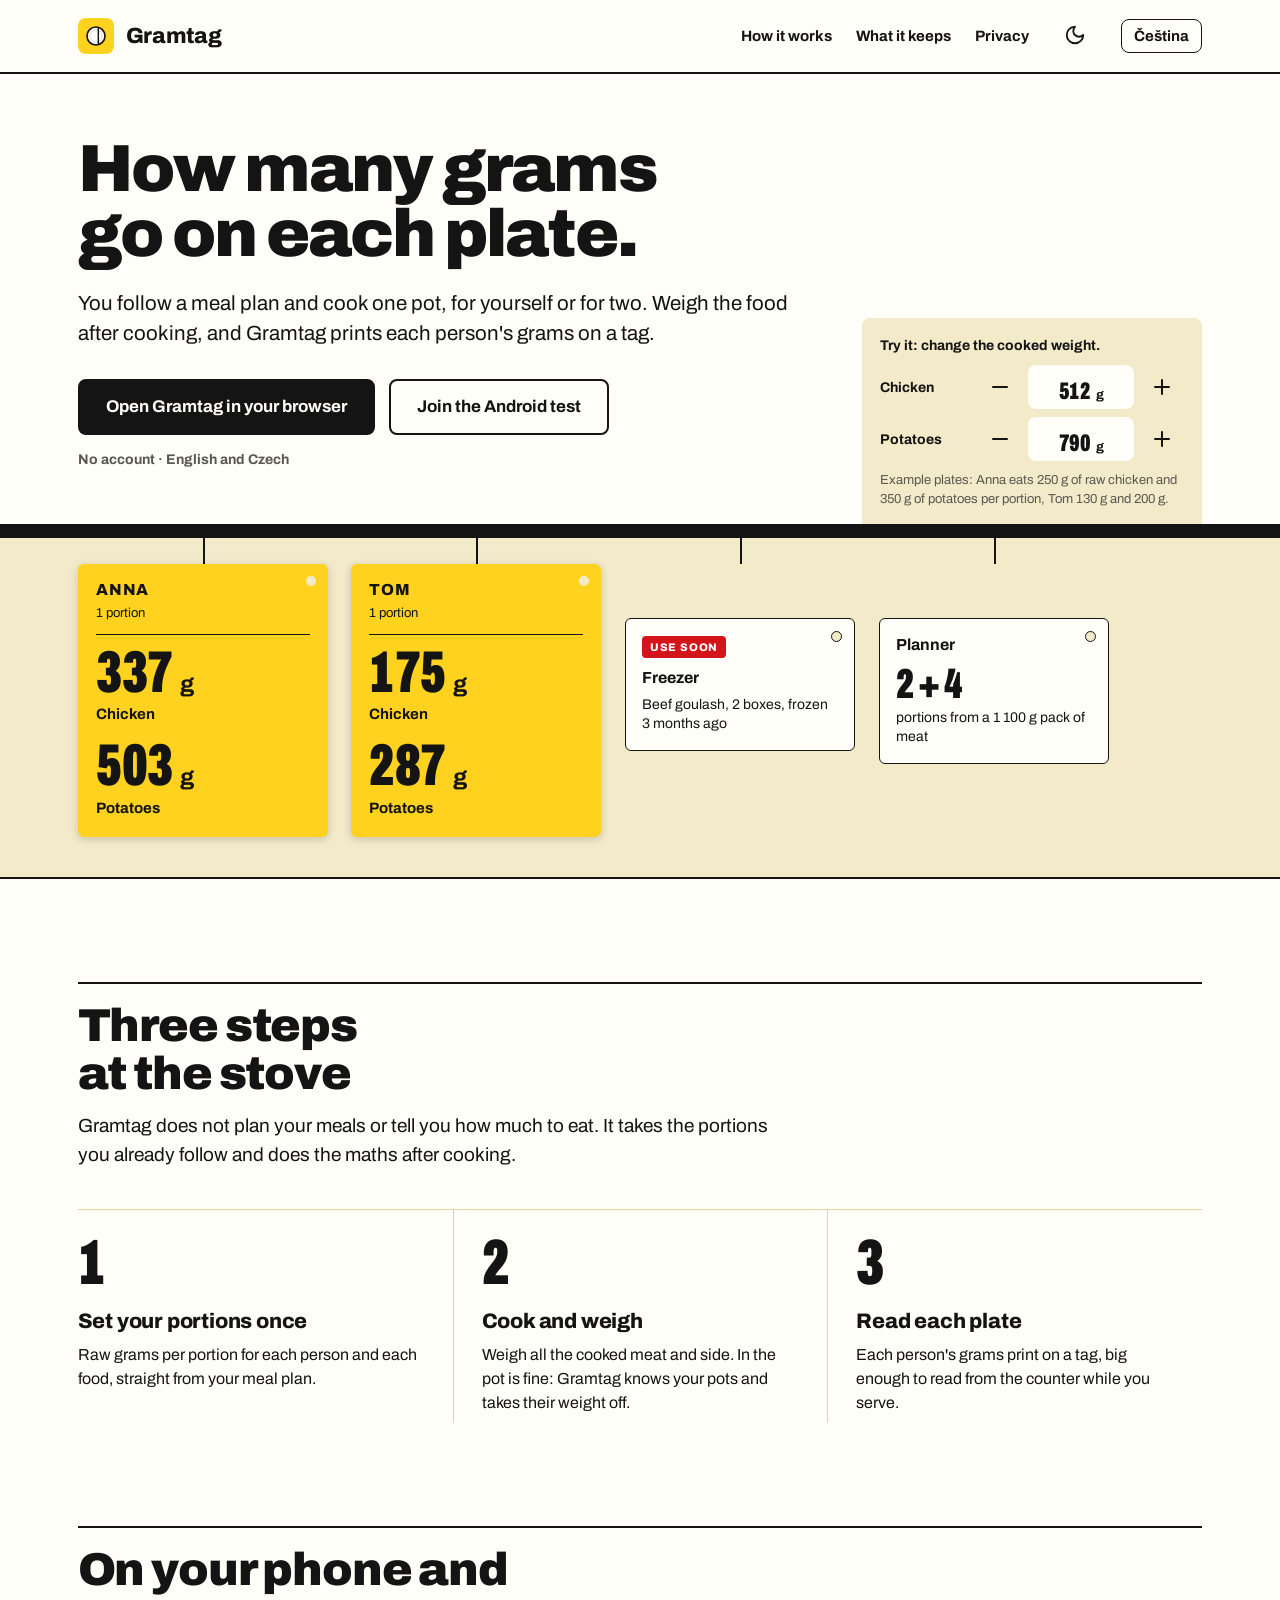
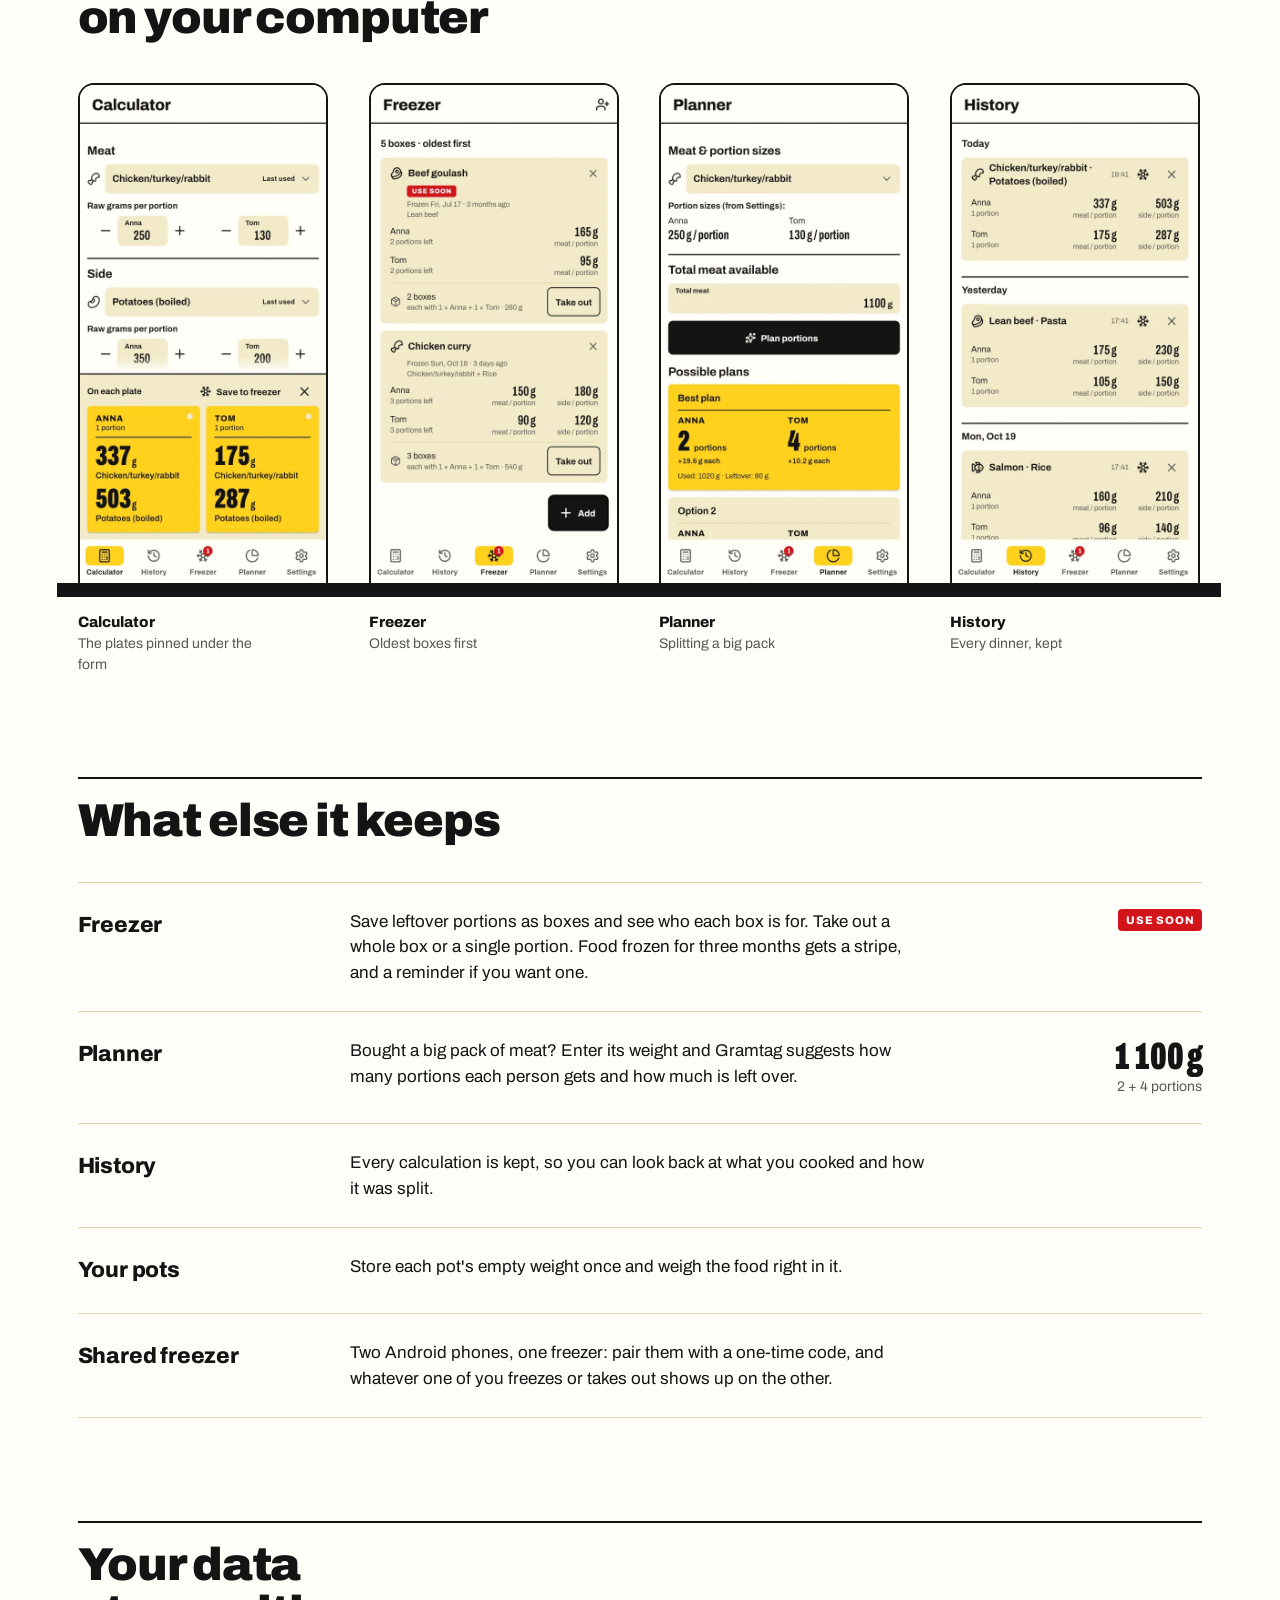
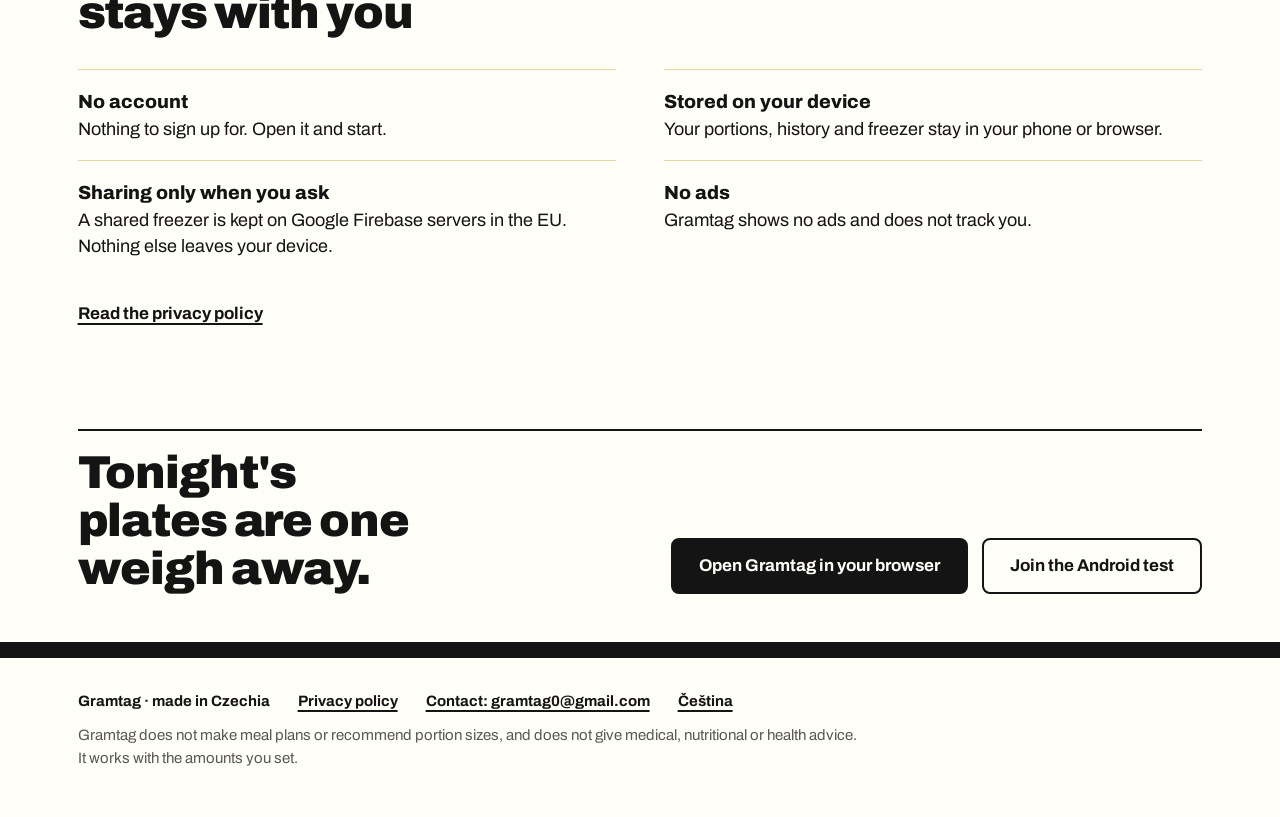
==== index.html @ 48f34521 "gramtag.eu: landing page + web app 1.4.3+9" ====
<!doctype html>
<html lang="en">
<head>
<meta charset="utf-8">
<meta name="viewport" content="width=device-width, initial-scale=1">
<title>Gramtag – how many grams go on each plate</title>
<meta name="description" content="Weigh the cooked food and Gramtag shows how many grams go on each plate, from the portion sizes you follow. No account, in your browser and on Android.">
<link rel="canonical" href="https://gramtag.eu/">
<link rel="alternate" hreflang="en" href="https://gramtag.eu/">
<link rel="alternate" hreflang="cs" href="https://gramtag.eu/cs/">
<link rel="alternate" hreflang="x-default" href="https://gramtag.eu/">
<meta property="og:type" content="website">
<meta property="og:site_name" content="Gramtag">
<meta property="og:title" content="Gramtag – how many grams go on each plate">
<meta property="og:description" content="Weigh the cooked food and Gramtag shows how many grams go on each plate, from the portion sizes you follow. No account, in your browser and on Android.">
<meta property="og:url" content="https://gramtag.eu/">
<meta property="og:image" content="https://gramtag.eu/img/og-en.png">
<meta property="og:image:width" content="1024">
<meta property="og:image:height" content="500">
<meta property="og:locale" content="en_GB">
<meta name="twitter:card" content="summary_large_image">
<meta name="theme-color" content="#FFFEF8" media="(prefers-color-scheme: light)">
<meta name="theme-color" content="#191812" media="(prefers-color-scheme: dark)">
<link rel="icon" type="image/png" href="/favicon.png">
<link rel="apple-touch-icon" href="/img/apple-touch-icon.png">
<meta name="apple-mobile-web-app-title" content="Gramtag">
<link rel="manifest" href="/app/manifest.json">
<link rel="preload" href="/fonts/archivo-black.woff2" as="font" type="font/woff2" crossorigin>
<link rel="preload" href="/fonts/archivo-condensedblack.woff2" as="font" type="font/woff2" crossorigin>
<link rel="stylesheet" href="/site.css">
<script>
  // The visitor's own light/dark choice, if they made one (else the device's).
  try { const theme = localStorage.getItem("theme"); if (theme) document.documentElement.dataset.theme = theme; } catch (e) {}
  // Opened from a home-screen icon: go straight to the app.
  if (matchMedia("(display-mode: standalone)").matches || navigator.standalone) location.replace("/app/");
</script>
</head>
<body>
<header class="top">
  <div class="wrap">
    <a class="brand" href="/"><svg viewBox="0 0 108 108" aria-hidden="true"><rect width="108" height="108" fill="#FFD21F"/><circle cx="54" cy="54" r="27" fill="#FFFFFF" stroke="#141414" stroke-width="5"/><circle cx="54" cy="54" r="18.5" fill="none" stroke="#B9B7B0" stroke-width="1.6"/><line x1="61" y1="29.5" x2="61" y2="78.5" stroke="#141414" stroke-width="4.5"/></svg>Gramtag</a>
    <nav aria-label="Page">
      <ul class="links">
        <li><a href="#how">How it works</a></li>
        <li><a href="#keeps">What it keeps</a></li>
        <li><a href="#privacy">Privacy</a></li>
        <li class="keep"><button type="button" class="theme" data-to-dark="Switch to dark" data-to-light="Switch to light" aria-label="Switch to dark"><span class="moon"><svg viewBox="0 0 24 24" aria-hidden="true" fill="none" stroke="currentColor" stroke-width="2" stroke-linecap="round" stroke-linejoin="round"><path d="M12 3a6 6 0 0 0 9 9 9 9 0 1 1-9-9Z"/></svg></span><span class="sun"><svg viewBox="0 0 24 24" aria-hidden="true" fill="none" stroke="currentColor" stroke-width="2" stroke-linecap="round" stroke-linejoin="round"><circle cx="12" cy="12" r="4"/><path d="M12 2v2"/><path d="M12 20v2"/><path d="m4.93 4.93 1.41 1.41"/><path d="m17.66 17.66 1.41 1.41"/><path d="M2 12h2"/><path d="M20 12h2"/><path d="m6.34 17.66-1.41 1.41"/><path d="m19.07 4.93-1.41 1.41"/></svg></span></button></li>
        <li class="keep"><a class="lang" href="/cs/" hreflang="cs" lang="cs">Čeština</a></li>
      </ul>
    </nav>
  </div>
</header>

<main>
  <div class="hero">
    <div class="wrap">
      <div class="hero-copy">
        <h1>How many grams go on each plate.</h1>
        <p class="sub">You follow a meal plan and cook one pot, for yourself or for two. Weigh the food after cooking, and Gramtag prints each person&#x27;s grams on a tag.</p>
        <div class="ctas">
        <a class="btn btn-ink" href="/app/">Open Gramtag in your browser</a>
        <a class="btn btn-out" href="/test/">Join the Android test</a>
      </div>
        <p class="small-print">No account · English and Czech</p>
      </div>
    </div>
    <div class="shelf">
      <div class="rail"></div>
      <div class="lip"><div class="wrap">
      <div class="hanging"><div class="tag plate">
        <div class="who">Anna</div>
        <div class="portions">1 portion</div>
        <hr>
        <span class="grams num" data-plate="p1-meat">337<span class="unit"> g</span></span>
        <div class="food">Chicken</div>
        <span class="grams num" data-plate="p1-side">503<span class="unit"> g</span></span>
        <div class="food">Potatoes</div>
      </div></div>
      <div class="hanging"><div class="tag plate">
        <div class="who">Tom</div>
        <div class="portions">1 portion</div>
        <hr>
        <span class="grams num" data-plate="p2-meat">175<span class="unit"> g</span></span>
        <div class="food">Chicken</div>
        <span class="grams num" data-plate="p2-side">287<span class="unit"> g</span></span>
        <div class="food">Potatoes</div>
      </div></div>
      <div class="hanging info"><div class="label-tag"><span class="stripe">USE SOON</span><b>Freezer</b><p>Beef goulash, 2 boxes, frozen 3 months ago</p></div></div>
      <div class="hanging info"><div class="label-tag"><b>Planner</b><span class="big num">2 + 4</span><p>portions from a 1 100 g pack of meat</p></div></div>
      <div class="try">
        <p><b>Try it: change the cooked weight.</b></p>
        <div class="stepper" data-key="meat">
          <span class="name">Chicken</span>
          <button type="button" data-step="-10" aria-label="Less: Chicken"><svg viewBox="0 0 24 24" aria-hidden="true" fill="none" stroke="currentColor" stroke-width="2" stroke-linecap="round" stroke-linejoin="round"><path d="M5 12h14"/></svg></button>
          <output class="num" aria-live="polite">512<span class="unit"> g</span></output>
          <button type="button" data-step="10" aria-label="More: Chicken"><svg viewBox="0 0 24 24" aria-hidden="true" fill="none" stroke="currentColor" stroke-width="2" stroke-linecap="round" stroke-linejoin="round"><path d="M5 12h14"/><path d="M12 5v14"/></svg></button>
        </div>
        <div class="stepper" data-key="side">
          <span class="name">Potatoes</span>
          <button type="button" data-step="-10" aria-label="Less: Potatoes"><svg viewBox="0 0 24 24" aria-hidden="true" fill="none" stroke="currentColor" stroke-width="2" stroke-linecap="round" stroke-linejoin="round"><path d="M5 12h14"/></svg></button>
          <output class="num" aria-live="polite">790<span class="unit"> g</span></output>
          <button type="button" data-step="10" aria-label="More: Potatoes"><svg viewBox="0 0 24 24" aria-hidden="true" fill="none" stroke="currentColor" stroke-width="2" stroke-linecap="round" stroke-linejoin="round"><path d="M5 12h14"/><path d="M12 5v14"/></svg></button>
        </div>
        <p class="muted">Example plates: Anna eats 250 g of raw chicken and 350 g of potatoes per portion, Tom 130 g and 200 g.</p>
      </div>
      </div></div>
    </div>
  </div>

  <section id="how">
    <div class="wrap"><div class="ruled">
      <h2>Three steps at the stove</h2>
      <p class="lead">Gramtag does not plan your meals or tell you how much to eat. It takes the portions you already follow and does the maths after cooking.</p>
      <ol class="steps">
      <li><span class="n num">1</span><h3>Set your portions once</h3><p>Raw grams per portion for each person and each food, straight from your meal plan.</p></li>
      <li><span class="n num">2</span><h3>Cook and weigh</h3><p>Weigh all the cooked meat and side. In the pot is fine: Gramtag knows your pots and takes their weight off.</p></li>
      <li><span class="n num">3</span><h3>Read each plate</h3><p>Each person&#x27;s grams print on a tag, big enough to read from the counter while you serve.</p></li>
      </ol>
    </div></div>
  </section>

  <section id="screens">
    <div class="wrap"><div class="ruled"><h2>On your phone and on your computer</h2></div></div>
    <div class="goods"><ul>
      <li><div class="stand"><img src="/img/en-01-calculator.webp" width="540" height="1080" loading="lazy" alt="Gramtag screenshot: Calculator"></div>
        <p class="shelf-label">Calculator<span>The plates pinned under the form</span></p></li>
      <li><div class="stand"><img src="/img/en-03-freezer.webp" width="540" height="1080" loading="lazy" alt="Gramtag screenshot: Freezer"></div>
        <p class="shelf-label">Freezer<span>Oldest boxes first</span></p></li>
      <li><div class="stand"><img src="/img/en-05-planner.webp" width="540" height="1080" loading="lazy" alt="Gramtag screenshot: Planner"></div>
        <p class="shelf-label">Planner<span>Splitting a big pack</span></p></li>
      <li><div class="stand"><img src="/img/en-04-history.webp" width="540" height="1080" loading="lazy" alt="Gramtag screenshot: History"></div>
        <p class="shelf-label">History<span>Every dinner, kept</span></p></li>
    </ul></div>
  </section>

  <section id="keeps">
    <div class="wrap"><div class="ruled">
      <h2>What else it keeps</h2>
      <ul class="keeps">
      <li><h3>Freezer</h3><p>Save leftover portions as boxes and see who each box is for. Take out a whole box or a single portion. Food frozen for three months gets a stripe, and a reminder if you want one.</p><div class="fact"><span class="stripe">USE SOON</span></div></li>
      <li><h3>Planner</h3><p>Bought a big pack of meat? Enter its weight and Gramtag suggests how many portions each person gets and how much is left over.</p><div class="fact"><span class="num">1 100 g</span>2 + 4 portions</div></li>
      <li><h3>History</h3><p>Every calculation is kept, so you can look back at what you cooked and how it was split.</p></li>
      <li><h3>Your pots</h3><p>Store each pot&#x27;s empty weight once and weigh the food right in it.</p></li>
      <li><h3>Shared freezer</h3><p>Two Android phones, one freezer: pair them with a one-time code, and whatever one of you freezes or takes out shows up on the other.</p></li>
      </ul>
    </div></div>
  </section>

  <section id="privacy">
    <div class="wrap"><div class="ruled">
      <h2>Your data stays with you</h2>
      <ul class="promises">
      <li><b>No account</b>Nothing to sign up for. Open it and start.</li>
      <li><b>Stored on your device</b>Your portions, history and freezer stay in your phone or browser.</li>
      <li><b>Sharing only when you ask</b>A shared freezer is kept on Google Firebase servers in the EU. Nothing else leaves your device.</li>
      <li><b>No ads</b>Gramtag shows no ads and does not track you.</li>
      </ul>
      <a class="privacy-link" href="https://johnyb115.github.io/portionix_legal/">Read the privacy policy</a>
    </div></div>
  </section>

  <section class="close">
    <div class="wrap"><div class="ruled">
      <h2>Tonight&#x27;s plates are one weigh away.</h2>
      <div class="ctas">
        <a class="btn btn-ink" href="/app/">Open Gramtag in your browser</a>
        <a class="btn btn-out" href="/test/">Join the Android test</a>
      </div>
    </div></div>
    <div class="shelf"><div class="rail"></div><div class="lip"></div></div>
  </section>
</main>

<footer>
  <div class="wrap">
    <ul>
      <li>Gramtag · made in Czechia</li>
      <li><a href="https://johnyb115.github.io/portionix_legal/">Privacy policy</a></li>
      <li><a href="mailto:gramtag0@gmail.com">Contact: gramtag0@gmail.com</a></li>
      <li><a href="/cs/" hreflang="cs" lang="cs">Čeština</a></li>
    </ul>
    <p>Gramtag does not make meal plans or recommend portion sizes, and does not give medical, nutritional or health advice. It works with the amounts you set.</p>
  </div>
</footer>

<script>
  // Light/dark switch: shows the mode it switches to.
  (function () {
    const button = document.querySelector(".theme");
    const dark = () => (document.documentElement.dataset.theme || (matchMedia("(prefers-color-scheme: dark)").matches ? "dark" : "light")) === "dark";
    const label = () => button.setAttribute("aria-label", dark() ? button.dataset.toLight : button.dataset.toDark);
    label();
    button.addEventListener("click", () => {
      const theme = dark() ? "light" : "dark";
      document.documentElement.dataset.theme = theme;
      try { localStorage.setItem("theme", theme); } catch (e) {}
      label();
    });
  })();
  // The example plates: each person's share of the cooked pot follows their
  // share of the raw portions, as in the app.
  (function () {
    const raw = { meat: [250, 130], side: [350, 200] };
    const cooked = { meat: 512, side: 790 };
    const unit = '<span class="unit">\u00a0g</span>';
    const show = (el, value) => {
      if (el.dataset.value === String(value)) return;
      el.dataset.value = value;
      el.innerHTML = value + unit;
      el.classList.remove("reprint"); void el.offsetWidth; el.classList.add("reprint");
    };
    const render = () => {
      for (const part of ["meat", "side"]) {
        const [a, b] = raw[part];
        show(document.querySelector(`[data-plate="p1-${part}"]`), Math.round(cooked[part] * a / (a + b)));
        show(document.querySelector(`[data-plate="p2-${part}"]`), Math.round(cooked[part] * b / (a + b)));
        show(document.querySelector(`.stepper[data-key="${part}"] output`), cooked[part]);
      }
    };
    document.querySelectorAll(".stepper").forEach((s) => s.addEventListener("click", (ev) => {
      const step = Number(ev.target.closest("button")?.dataset.step || 0);
      if (!step) return;
      const part = s.dataset.key;
      cooked[part] = Math.max(0, Math.min(5000, cooked[part] + step));
      render();
    }));
  })();
</script>
</body>
</html>
---- site.css ----
/* gramtag.eu: the shelf. One ink on shelf ground, bin wells, and the plate
   tags in Price-Tag Yellow, which prints only on results (see DESIGN.md). */

@font-face { font-family: Archivo; font-weight: 400; font-display: swap; src: url(/fonts/archivo-regular.woff2) format("woff2"); }
@font-face { font-family: Archivo; font-weight: 700; font-display: swap; src: url(/fonts/archivo-bold.woff2) format("woff2"); }
@font-face { font-family: Archivo; font-weight: 800; font-display: swap; src: url(/fonts/archivo-extrabold.woff2) format("woff2"); }
@font-face { font-family: Archivo; font-weight: 900; font-display: swap; src: url(/fonts/archivo-black.woff2) format("woff2"); }
@font-face { font-family: "Archivo Condensed"; font-weight: 700; font-display: swap; src: url(/fonts/archivo-condensedbold.woff2) format("woff2"); }
@font-face { font-family: "Archivo Condensed"; font-weight: 900; font-display: swap; src: url(/fonts/archivo-condensedblack.woff2) format("woff2"); }

:root {
  --ground: #FFFEF8;
  --ink: #141414;
  --muted: #5A5852;
  --well: #F2EAC9;
  --hairline: #E4D69E;
  --rule: #141414;
  --tag: #FFD21F;
  --on-tag: #141414;
  --sale: #D3141A;
  --on-sale: #FFFFFF;
  --shadow: 0 2px 8px rgba(0, 0, 0, .18);
  --gutter: clamp(20px, 4.5vw, 64px);
  --max: 1240px;
  color-scheme: light;
}

/* Dark: the device's choice unless the visitor picked light, or picked dark. */
@media (prefers-color-scheme: dark) {
  :root:not([data-theme="light"]) {
    --ground: #191812;
    --ink: #F2F1EC;
    --muted: #ADABA4;
    --well: #353224;
    --hairline: #564E33;
    --rule: #8F8D86;
    --sale: #FF5D52;
    --on-sale: #141414;
    --shadow: 0 2px 10px rgba(0, 0, 0, .55);
    color-scheme: dark;
  }
}
:root[data-theme="dark"] {
  --ground: #191812;
  --ink: #F2F1EC;
  --muted: #ADABA4;
  --well: #353224;
  --hairline: #564E33;
  --rule: #8F8D86;
  --sale: #FF5D52;
  --on-sale: #141414;
  --shadow: 0 2px 10px rgba(0, 0, 0, .55);
  color-scheme: dark;
}

* { box-sizing: border-box; margin: 0; padding: 0; }

html { scroll-behavior: smooth; scrollbar-color: var(--muted) var(--ground); }
@media (prefers-reduced-motion: reduce) { html { scroll-behavior: auto; } }

body {
  background: var(--ground);
  color: var(--ink);
  font: 400 17px/1.5 Archivo, system-ui, sans-serif;
  -webkit-font-smoothing: antialiased;
  text-rendering: optimizeLegibility;
}

::selection { background: var(--ink); color: var(--ground); }

a { color: inherit; text-decoration-thickness: 2px; text-underline-offset: 4px; }
:focus-visible { outline: 3px solid var(--ink); outline-offset: 3px; border-radius: 4px; }

.num {
  font-family: "Archivo Condensed", Archivo, sans-serif;
  font-weight: 900;
  font-variant-numeric: tabular-nums lining-nums;
  letter-spacing: -.5px;
}
.unit { font-family: Archivo, sans-serif; font-weight: 700; letter-spacing: 0; }

.wrap { max-width: var(--max); margin: 0 auto; padding: 0 var(--gutter); }

/* --- Top bar: the app bar, closed by the 2 px rule. -------------------- */

.top { border-bottom: 2px solid var(--rule); }
.top .wrap { display: flex; align-items: center; justify-content: space-between; height: 72px; gap: 24px; }
.brand { display: flex; align-items: center; gap: 12px; font-weight: 800; font-size: 22px; letter-spacing: -.3px; text-decoration: none; }
.brand svg { width: 36px; height: 36px; border-radius: 8px; flex: none; }
.links { display: flex; align-items: center; gap: 24px; list-style: none; font-weight: 700; font-size: 15px; }
.links a { text-decoration: none; padding: 12px 0; }
.links a:hover { text-decoration: underline; }
.theme {
  width: 44px; height: 44px; border: 0; border-radius: 8px; background: transparent; color: var(--ink);
  display: grid; place-items: center; cursor: pointer;
}
.theme:hover { background: var(--well); }
.theme svg { width: 22px; height: 22px; }
.theme .sun { display: none; }
:root[data-theme="dark"] .theme .sun { display: block; }
:root[data-theme="dark"] .theme .moon { display: none; }
@media (prefers-color-scheme: dark) {
  :root:not([data-theme="light"]) .theme .sun { display: block; }
  :root:not([data-theme="light"]) .theme .moon { display: none; }
}
.lang { border: 1.5px solid var(--ink); border-radius: 8px; padding: 8px 12px !important; }
.lang:hover { background: var(--ink); color: var(--ground); text-decoration: none !important; }

/* --- Buttons: ink, square-shouldered, 56 px main action. ---------------- */

.btn {
  display: inline-flex; align-items: center; justify-content: center; gap: 10px;
  min-height: 56px; padding: 0 26px; border-radius: 8px;
  font: 700 17px/1.2 Archivo, sans-serif; text-decoration: none; text-align: center;
  transition: transform .15s cubic-bezier(.2, .8, .2, 1), background-color .15s;
}
.btn:active { transform: translateY(1px); }
.btn-ink { background: var(--ink); color: var(--ground); border: 2px solid var(--ink); }
.btn-ink:hover { background: color-mix(in srgb, var(--ink) 86%, var(--ground)); }
.btn-out { border: 2px solid var(--ink); color: var(--ink); background: var(--ground); }
.btn-out:hover { background: var(--well); }
.btn svg { width: 20px; height: 20px; flex: none; }

/* --- Hero: the headline over the shelf rail with tags hanging off it. --- */

.hero { padding-top: clamp(40px, 7vh, 72px); }
.hero-copy { padding-right: 400px; }
.hero h1 {
  font-weight: 900; font-size: clamp(44px, 5.2vw, 76px); line-height: .98;
  letter-spacing: -.03em; max-width: 15ch; text-wrap: balance;
}
.hero .sub { font-size: clamp(18px, 1.6vw, 21px); line-height: 1.45; max-width: 36em; margin: 22px 0 30px; text-wrap: pretty; }
.ctas { display: flex; flex-wrap: wrap; gap: 14px; }
.small-print { margin-top: 14px; font-size: 14px; font-weight: 700; color: var(--muted); }

.shelf { position: relative; margin-top: clamp(40px, 6vh, 64px); }
.rail { height: 14px; background: var(--rule); }
.lip { background: var(--well); border-bottom: 2px solid var(--rule); }
.lip .wrap { position: relative; display: flex; align-items: flex-start; gap: 24px; padding-bottom: 40px; min-height: 120px; }

/* A tag hangs on a short ink string from the rail. */
.hanging { position: relative; padding-top: 26px; transform-origin: 50% 0; }
.hanging::before { content: ""; position: absolute; top: 0; left: 50%; width: 2px; height: 26px; background: var(--rule); }

.tag {
  position: relative; background: var(--tag); color: var(--on-tag);
  border-radius: 6px; box-shadow: var(--shadow); padding: 14px 18px 18px;
}
.tag::after { /* the punched hole, showing the shelf behind */
  content: ""; position: absolute; top: 12px; right: 12px;
  width: 10px; height: 10px; border-radius: 50%; background: var(--well);
}
.tag .who { font-weight: 800; font-size: 16px; letter-spacing: .8px; text-transform: uppercase; }
.tag .portions { font-size: 13px; margin: 2px 0 10px; }
.tag hr { border: 0; border-top: 1.5px solid var(--on-tag); margin-bottom: 10px; }
.plate { width: clamp(150px, 19.5vw, 280px); }
.plate .grams { font-size: clamp(44px, 4.6vw, 66px); line-height: .95; display: block; }
.plate .grams .unit { font-size: .4em; margin-left: .12em; }
.plate .food { font-weight: 600; font-size: 15px; margin: 3px 0 12px; }
.plate .food:last-child { margin-bottom: 0; }

/* Shelf labels: the quieter tags, printed in ink on the ground. */
.label-tag {
  width: 230px; margin-top: 54px; background: var(--ground); border: 1.5px solid var(--ink);
  border-radius: 6px; padding: 14px 16px 16px; position: relative;
}
.label-tag::after {
  content: ""; position: absolute; top: 12px; right: 12px;
  width: 9px; height: 9px; border-radius: 50%; background: var(--well); border: 1.5px solid var(--ink);
}
.label-tag b { display: block; font-size: 16px; margin-bottom: 6px; }
.label-tag p { font-size: 14px; line-height: 1.35; }
.label-tag .big { font-size: 42px; line-height: 1; display: block; margin-bottom: 4px; }
.stripe {
  display: inline-block; background: var(--sale); color: var(--on-sale);
  font-weight: 800; font-size: 11px; letter-spacing: .8px; padding: 3px 8px; border-radius: 4px; margin-bottom: 8px;
}

/* The example control on the shelf lip: change the cooked weight. */
.try {
  position: absolute; right: var(--gutter); bottom: calc(100% + 14px); width: 340px;
  background: var(--well); border-radius: 8px 8px 0 0; padding: 18px 18px 16px;
}
.try p { font-size: 14px; line-height: 1.4; color: var(--ink); margin-bottom: 10px; }
.try .muted { color: var(--muted); font-size: 13px; margin: 10px 0 0; }
.stepper { display: flex; align-items: center; gap: 6px; margin-top: 8px; }
.stepper .name { font-weight: 700; font-size: 14px; width: 92px; }
.stepper button {
  width: 44px; height: 44px; border: 0; border-radius: 8px; background: transparent; color: var(--ink);
  display: grid; place-items: center; cursor: pointer;
}
.stepper button svg { width: 24px; height: 24px; }
.stepper button:hover { background: color-mix(in srgb, var(--ink) 8%, transparent); }
.stepper output {
  flex: 1; min-width: 92px; height: 44px; border-radius: 8px; background: var(--ground);
  display: flex; align-items: baseline; justify-content: center; padding-top: 8px;
  font-size: 24px;
}
.stepper output .unit { font-size: 13px; margin-left: 3px; }

@media (prefers-reduced-motion: no-preference) {
  .grams.reprint, output.reprint { animation: reprint 90ms linear; }
  @keyframes reprint { from { opacity: .2; transform: translateY(3px); } }
  .hanging { animation: hang 900ms cubic-bezier(.16, 1, .3, 1) both; }
  .hanging:nth-child(2) { animation-delay: 70ms; }
  .hanging:nth-child(3) { animation-delay: 140ms; }
  .hanging:nth-child(4) { animation-delay: 210ms; }
  @keyframes hang {
    0% { transform: rotate(-5deg); }
    45% { transform: rotate(2.5deg); }
    75% { transform: rotate(-1deg); }
    100% { transform: rotate(0); }
  }
}

/* --- Ruled sections. ----------------------------------------------------- */

section { padding: clamp(56px, 8vw, 104px) 0 0; }
.ruled { border-top: 2px solid var(--rule); padding-top: 18px; }
.close .ruled { display: flex; align-items: flex-end; justify-content: space-between; gap: 32px; flex-wrap: wrap; }
h2 { font-weight: 900; font-size: clamp(32px, 3.6vw, 48px); line-height: 1.05; letter-spacing: -.025em; max-width: 18ch; text-wrap: balance; }
.lead { font-size: 19px; line-height: 1.5; max-width: 38em; margin-top: 14px; color: var(--ink); }

.steps { list-style: none; display: grid; grid-template-columns: repeat(3, 1fr); margin-top: 40px; border-top: 1px solid var(--hairline); }
.steps li { padding: 24px 28px 8px 0; }
.steps li + li { border-left: 1px solid var(--hairline); padding-left: 28px; }
.steps .n { font-size: 64px; line-height: .9; display: block; margin-bottom: 14px; }
.steps h3 { font-size: 21px; font-weight: 800; letter-spacing: -.2px; margin-bottom: 6px; }
.steps p { font-size: 16px; line-height: 1.5; max-width: 30em; }

/* Screenshots standing on one shelf board, each with its shelf label. */
.goods { --pad: clamp(10px, 1.6vw, 22px); margin-top: 40px; }
.goods ul {
  list-style: none; display: flex; align-items: flex-start; overflow-x: auto; scroll-snap-type: x mandatory;
  max-width: var(--max); margin: 0 auto; padding: 0 calc(var(--gutter) - var(--pad)); scrollbar-width: thin;
}
.goods li { flex: 0 0 auto; padding: 0 var(--pad); scroll-snap-align: start; }
.goods .stand { margin: 0 calc(-1 * var(--pad)); padding: 0 var(--pad); border-bottom: 14px solid var(--rule); }
.goods img {
  display: block; width: clamp(180px, calc((min(100vw, var(--max)) - 2 * var(--gutter) + 2 * var(--pad)) / 4 - 2 * var(--pad)), 250px); height: auto; aspect-ratio: 1 / 2;
  border-radius: 16px 16px 0 0; border: 2px solid var(--ink); border-bottom: 0; background: var(--well);
}
.goods .shelf-label { margin-top: 14px; font-weight: 800; font-size: 15px; }
.goods .shelf-label span { display: block; font-weight: 400; font-size: 14px; color: var(--muted); max-width: 22ch; }

/* What it keeps: ruled rows, like the app's Settings groups. */
.keeps { list-style: none; margin-top: 36px; }
.keeps li { display: grid; grid-template-columns: 240px 1fr 220px; gap: 32px; align-items: start; padding: 26px 0; border-top: 1px solid var(--hairline); }
.keeps li:last-child { border-bottom: 1px solid var(--hairline); }
.keeps h3 { font-size: 22px; font-weight: 800; letter-spacing: -.2px; }
.keeps p { font-size: 17px; line-height: 1.5; max-width: 34em; }
.keeps .fact { justify-self: end; text-align: right; font-size: 14px; color: var(--muted); }
.keeps .fact .num { display: block; font-size: 38px; line-height: 1; color: var(--ink); }

/* Privacy: plain statements under the rule. */
.promises { list-style: none; display: grid; grid-template-columns: repeat(2, 1fr); gap: 0 48px; margin-top: 32px; }
.promises li { padding: 18px 0; border-top: 1px solid var(--hairline); font-size: 18px; line-height: 1.45; }
.promises li b { display: block; font-size: 19px; font-weight: 800; }
.privacy-link { display: inline-block; margin-top: 24px; font-weight: 700; }

/* The closing shelf. */
.close { padding-bottom: 0; }
.close h2 { max-width: 14ch; }
.close .shelf { margin-top: 48px; }

footer { padding: 32px 0 48px; font-size: 15px; }
footer .wrap { display: flex; flex-wrap: wrap; gap: 12px 32px; justify-content: space-between; }
footer ul { list-style: none; display: flex; flex-wrap: wrap; gap: 8px 28px; font-weight: 700; }
footer p { color: var(--muted); max-width: 52em; }

/* --- Narrower screens. ---------------------------------------------------- */

@media (max-width: 1080px) {
  .hero-copy { padding-right: 340px; }
  .try { width: 300px; }
  .hanging.info { display: none; }
  .keeps li { grid-template-columns: 1fr; gap: 8px; }
  .keeps .fact { justify-self: start; text-align: left; }
}

@media (max-width: 760px) {
  body { font-size: 16px; }
  .links li:not(.keep) { display: none; }
  .top .wrap { height: 64px; }
  .brand { font-size: 20px; }
  .ctas .btn { flex: 1 1 100%; }
  .lip .wrap { flex-wrap: wrap; gap: 12px; padding-bottom: 28px; }
  .lip .hanging { flex: 1 1 0; }
  .plate { width: auto; padding: 12px 14px 14px; }
  .plate .grams { font-size: 46px; }
  .tag .who { font-size: 14px; }
  .hero-copy { padding-right: 0; }
  .try { position: static; width: auto; flex: 1 1 100%; margin-top: 8px; border-radius: 8px; background: var(--ground); }
  .try .stepper output { background: var(--well); }
  .steps { grid-template-columns: 1fr; }
  .steps li, .steps li + li { border-left: 0; padding: 20px 0 4px; border-top: 1px solid var(--hairline); }
  .steps li:first-child { border-top: 0; }
  .promises { grid-template-columns: 1fr; }
  .goods img { width: 58vw; max-width: 230px; }
}
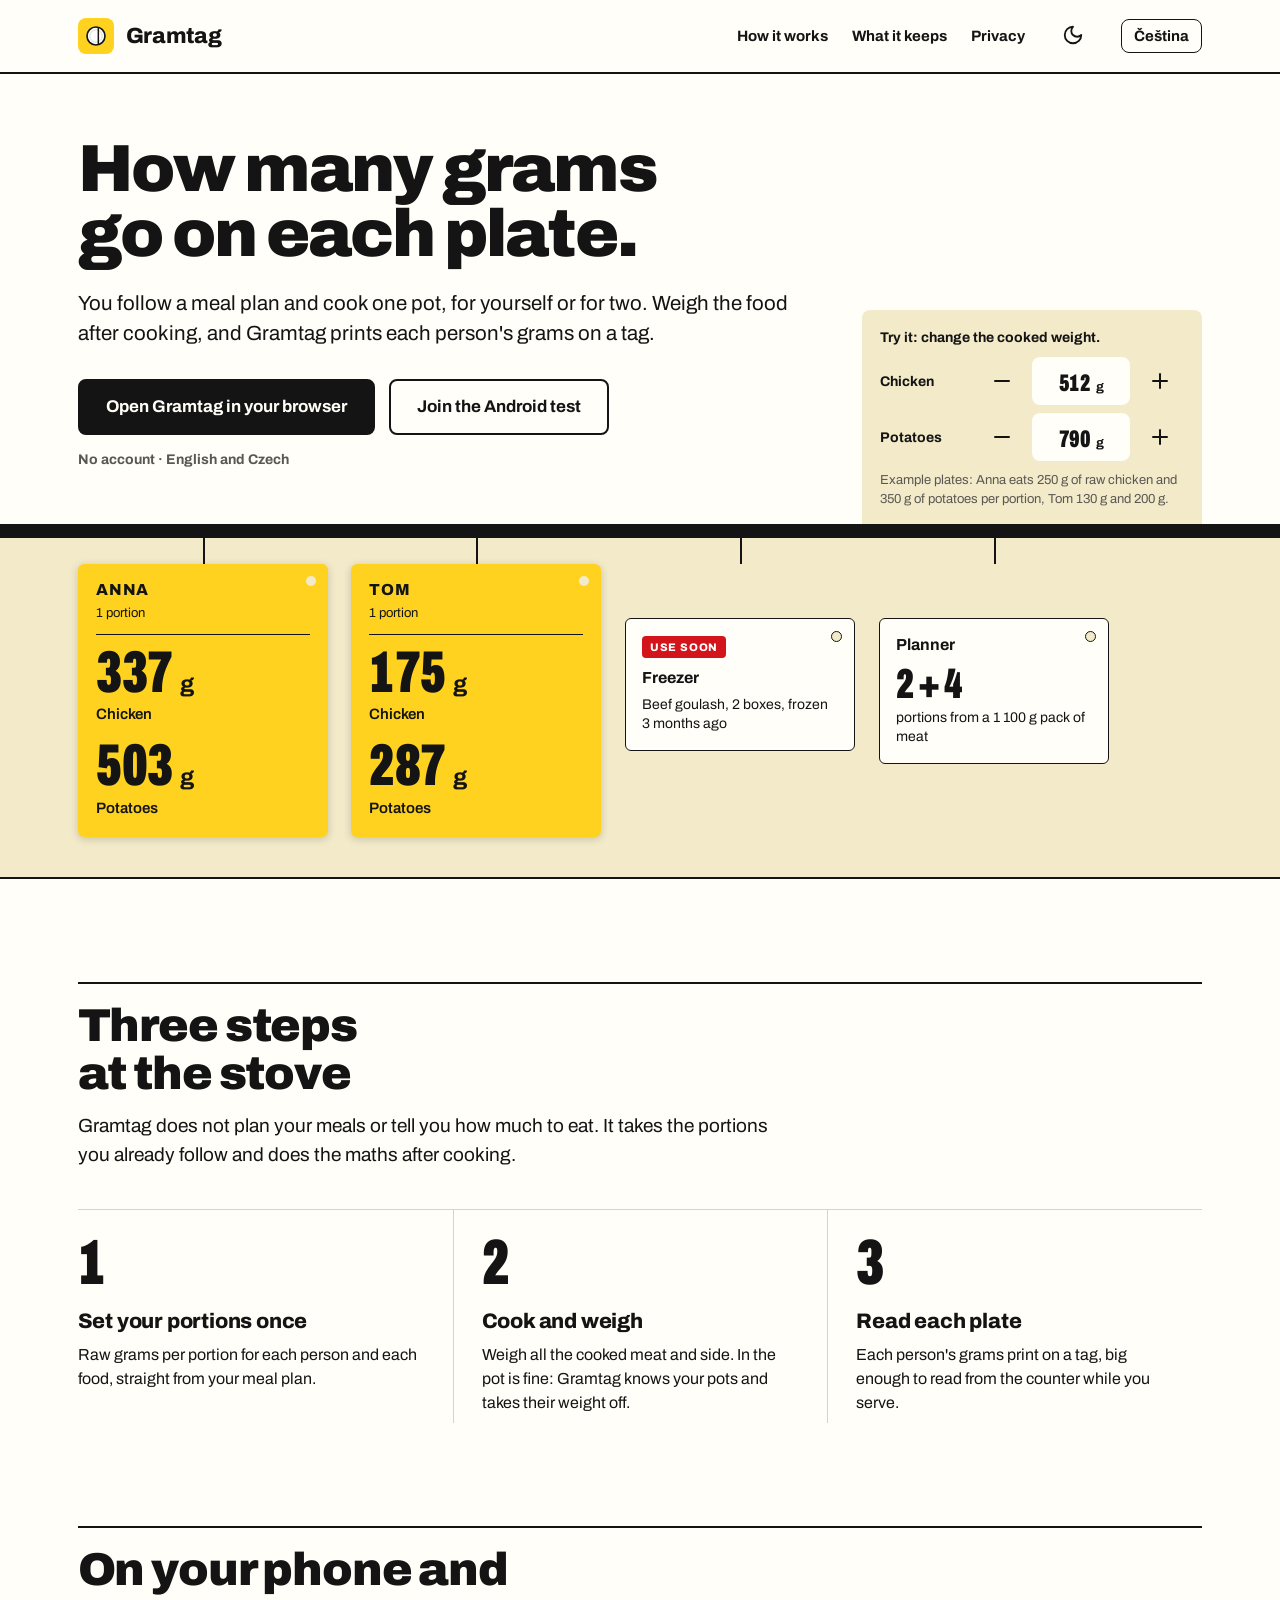
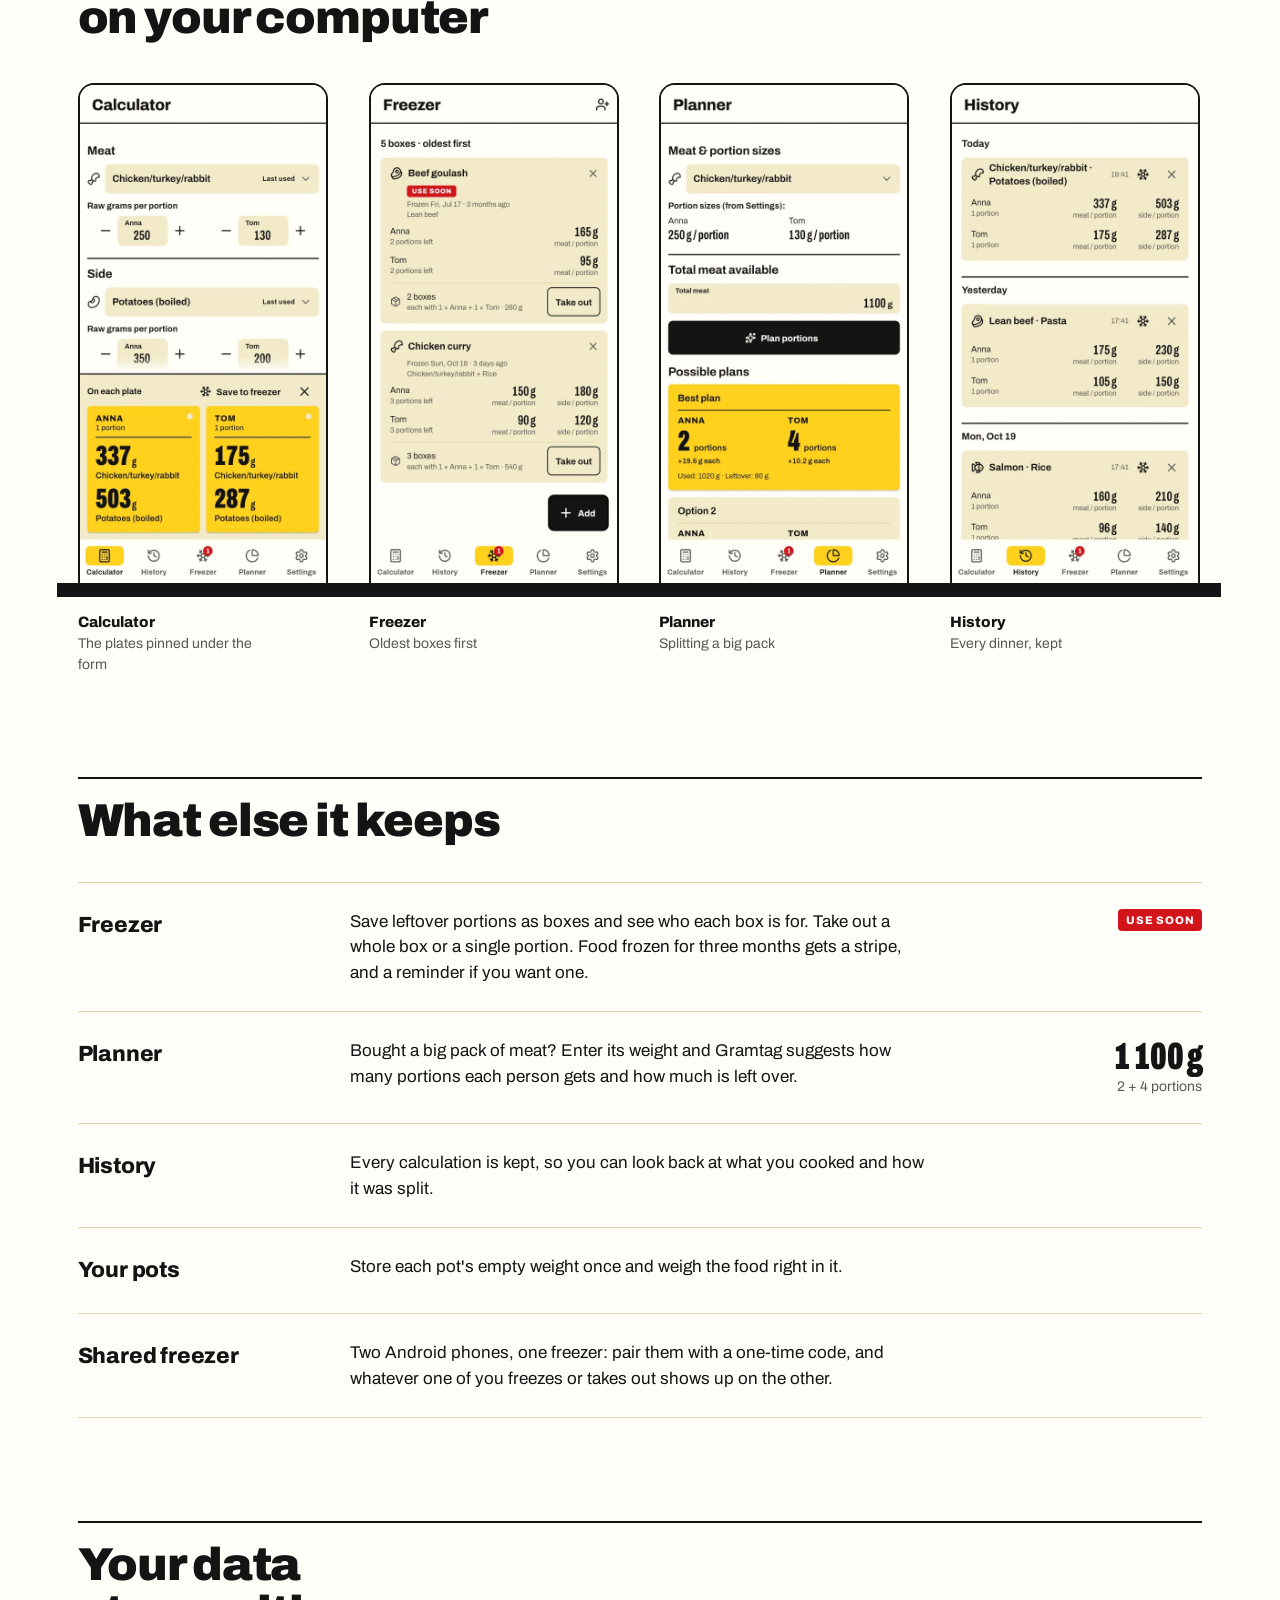
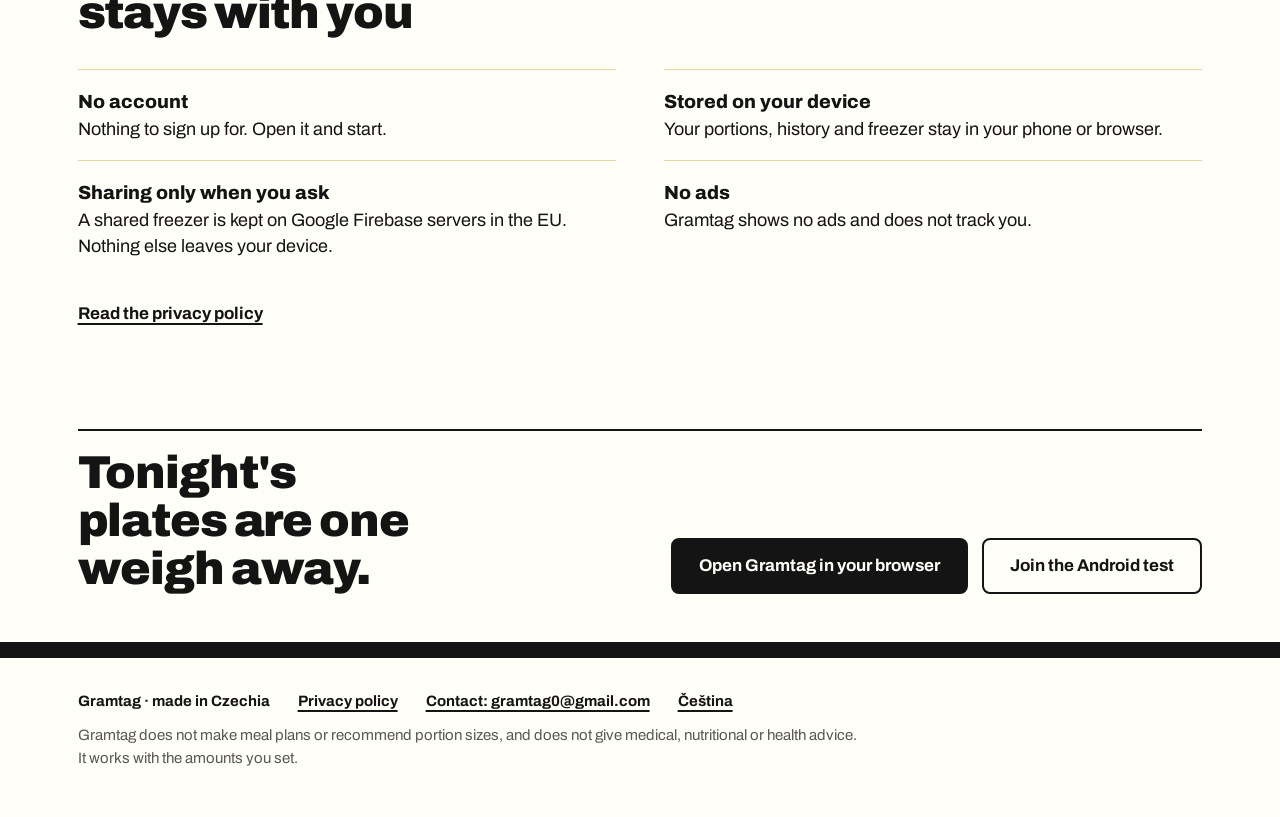
==== commit c71d70b7: "gramtag.eu: landing page + web app 1.4.3+9" ====
--- a/index.html
+++ b/index.html
@@ -155,7 +155,7 @@
       <li><b>Sharing only when you ask</b>A shared freezer is kept on Google Firebase servers in the EU. Nothing else leaves your device.</li>
       <li><b>No ads</b>Gramtag shows no ads and does not track you.</li>
       </ul>
-      <a class="privacy-link" href="https://johnyb115.github.io/portionix_legal/">Read the privacy policy</a>
+      <a class="privacy-link" href="/privacy/">Read the privacy policy</a>
     </div></div>
   </section>
 
@@ -175,7 +175,7 @@
   <div class="wrap">
     <ul>
       <li>Gramtag · made in Czechia</li>
-      <li><a href="https://johnyb115.github.io/portionix_legal/">Privacy policy</a></li>
+      <li><a href="/privacy/">Privacy policy</a></li>
       <li><a href="mailto:gramtag0@gmail.com">Contact: gramtag0@gmail.com</a></li>
       <li><a href="/cs/" hreflang="cs" lang="cs">Čeština</a></li>
     </ul>
--- a/site.css
+++ b/site.css
@@ -2,6 +2,7 @@
    tags in Price-Tag Yellow, which prints only on results (see DESIGN.md). */
 
 @font-face { font-family: Archivo; font-weight: 400; font-display: swap; src: url(/fonts/archivo-regular.woff2) format("woff2"); }
+@font-face { font-family: Archivo; font-weight: 600; font-display: swap; src: url(/fonts/archivo-semibold.woff2) format("woff2"); }
 @font-face { font-family: Archivo; font-weight: 700; font-display: swap; src: url(/fonts/archivo-bold.woff2) format("woff2"); }
 @font-face { font-family: Archivo; font-weight: 800; font-display: swap; src: url(/fonts/archivo-extrabold.woff2) format("woff2"); }
 @font-face { font-family: Archivo; font-weight: 900; font-display: swap; src: url(/fonts/archivo-black.woff2) format("woff2"); }
@@ -91,7 +92,7 @@
 .links a { text-decoration: none; padding: 12px 0; }
 .links a:hover { text-decoration: underline; }
 .theme {
-  width: 44px; height: 44px; border: 0; border-radius: 8px; background: transparent; color: var(--ink);
+  width: 48px; height: 48px; border: 0; border-radius: 8px; background: transparent; color: var(--ink);
   display: grid; place-items: center; cursor: pointer;
 }
 .theme:hover { background: var(--well); }
@@ -186,13 +187,13 @@
 .stepper { display: flex; align-items: center; gap: 6px; margin-top: 8px; }
 .stepper .name { font-weight: 700; font-size: 14px; width: 92px; }
 .stepper button {
-  width: 44px; height: 44px; border: 0; border-radius: 8px; background: transparent; color: var(--ink);
+  width: 48px; height: 48px; border: 0; border-radius: 8px; background: transparent; color: var(--ink);
   display: grid; place-items: center; cursor: pointer;
 }
 .stepper button svg { width: 24px; height: 24px; }
 .stepper button:hover { background: color-mix(in srgb, var(--ink) 8%, transparent); }
 .stepper output {
-  flex: 1; min-width: 92px; height: 44px; border-radius: 8px; background: var(--ground);
+  flex: 1; min-width: 92px; height: 48px; border-radius: 8px; background: var(--ground);
   display: flex; align-items: baseline; justify-content: center; padding-top: 8px;
   font-size: 24px;
 }
@@ -267,6 +268,17 @@
 footer .wrap { display: flex; flex-wrap: wrap; gap: 12px 32px; justify-content: space-between; }
 footer ul { list-style: none; display: flex; flex-wrap: wrap; gap: 8px 28px; font-weight: 700; }
 footer p { color: var(--muted); max-width: 52em; }
+
+/* The privacy policy: a page to read. */
+.prose { max-width: 760px; padding-top: clamp(32px, 6vw, 64px); padding-bottom: 32px; }
+.prose h1 { font-weight: 900; font-size: clamp(36px, 4.4vw, 56px); line-height: 1; letter-spacing: -.03em; margin-bottom: 24px; }
+.prose h2 { font-size: 24px; letter-spacing: -.01em; max-width: none; margin: 40px 0 10px; padding-top: 16px; border-top: 2px solid var(--rule); }
+.prose p, .prose li { font-size: 17px; line-height: 1.6; max-width: 68ch; }
+.prose p + p { margin-top: 12px; }
+.prose ul { margin: 8px 0 12px 1.2em; }
+.prose li + li { margin-top: 6px; }
+.prose .lead { font-size: 19px; margin-bottom: 14px; }
+.prose .updated { margin-top: 32px; color: var(--muted); font-size: 15px; }
 
 /* --- Narrower screens. ---------------------------------------------------- */
 
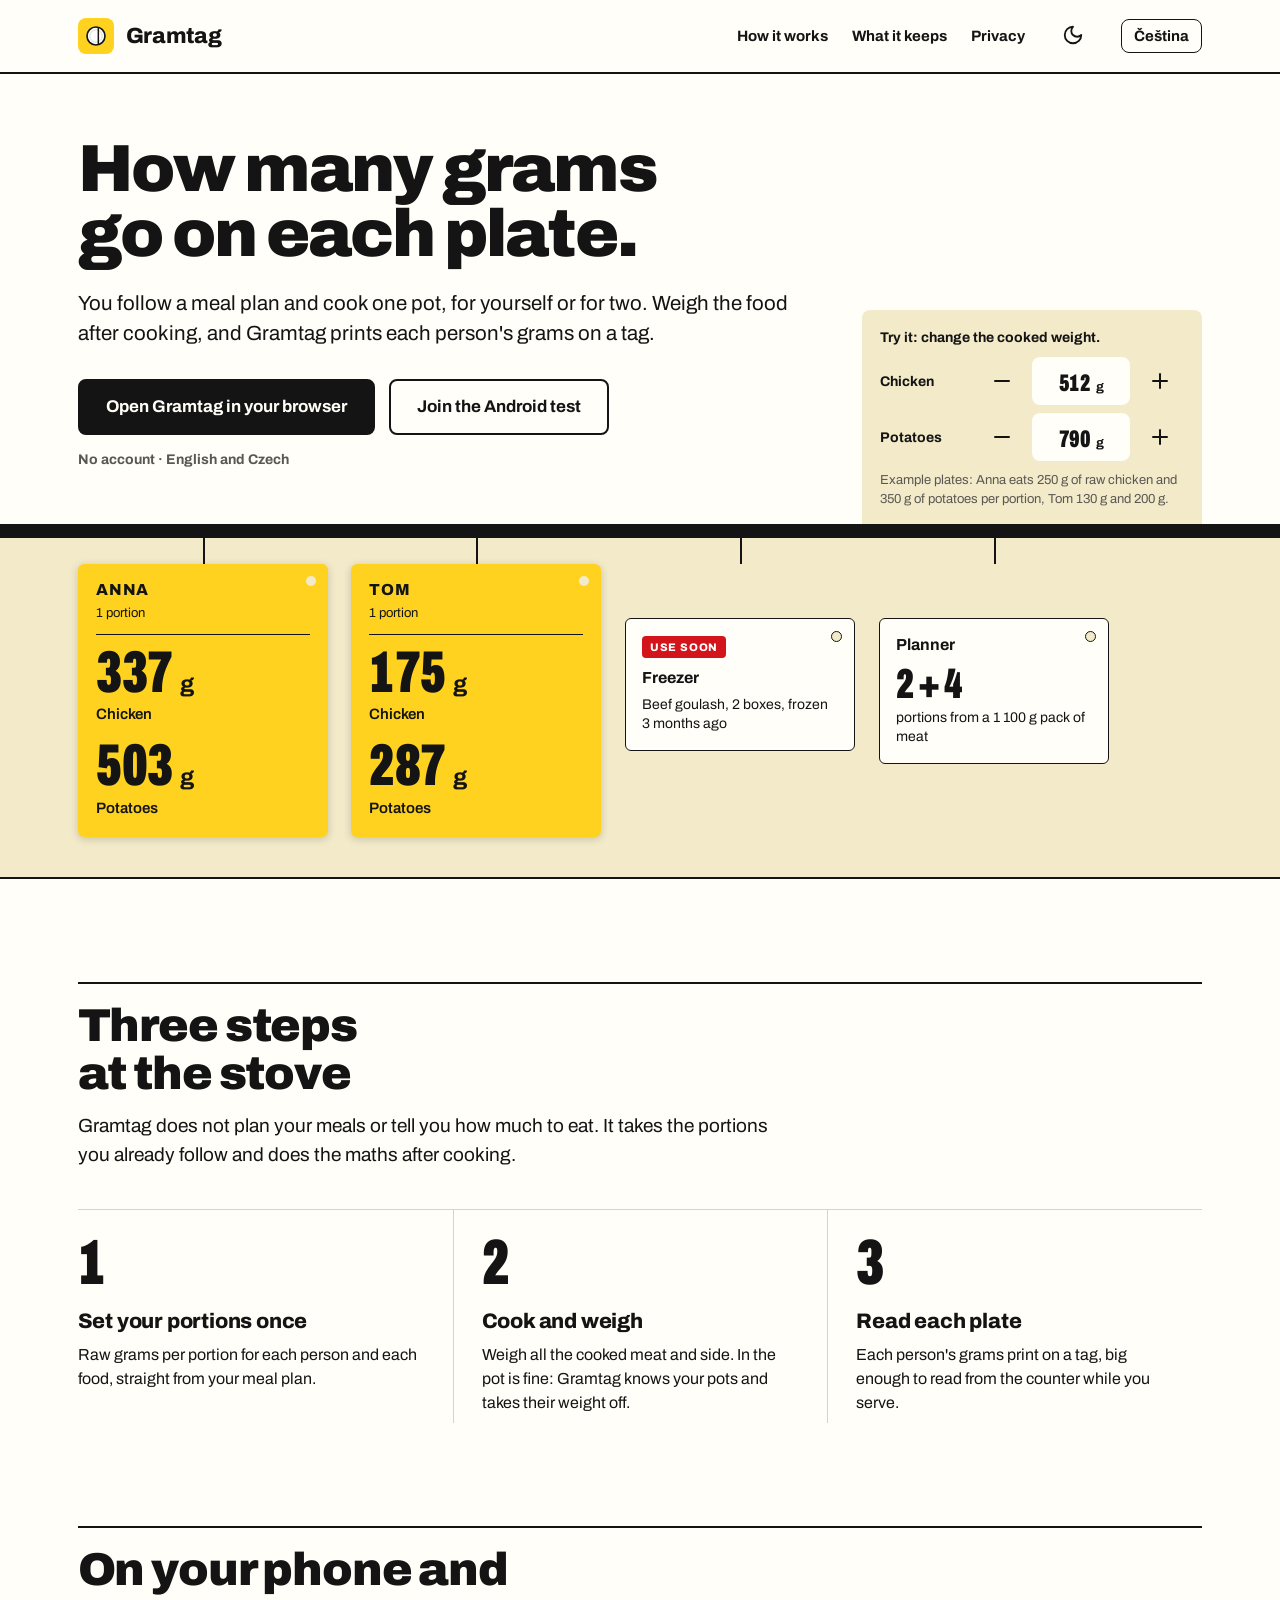
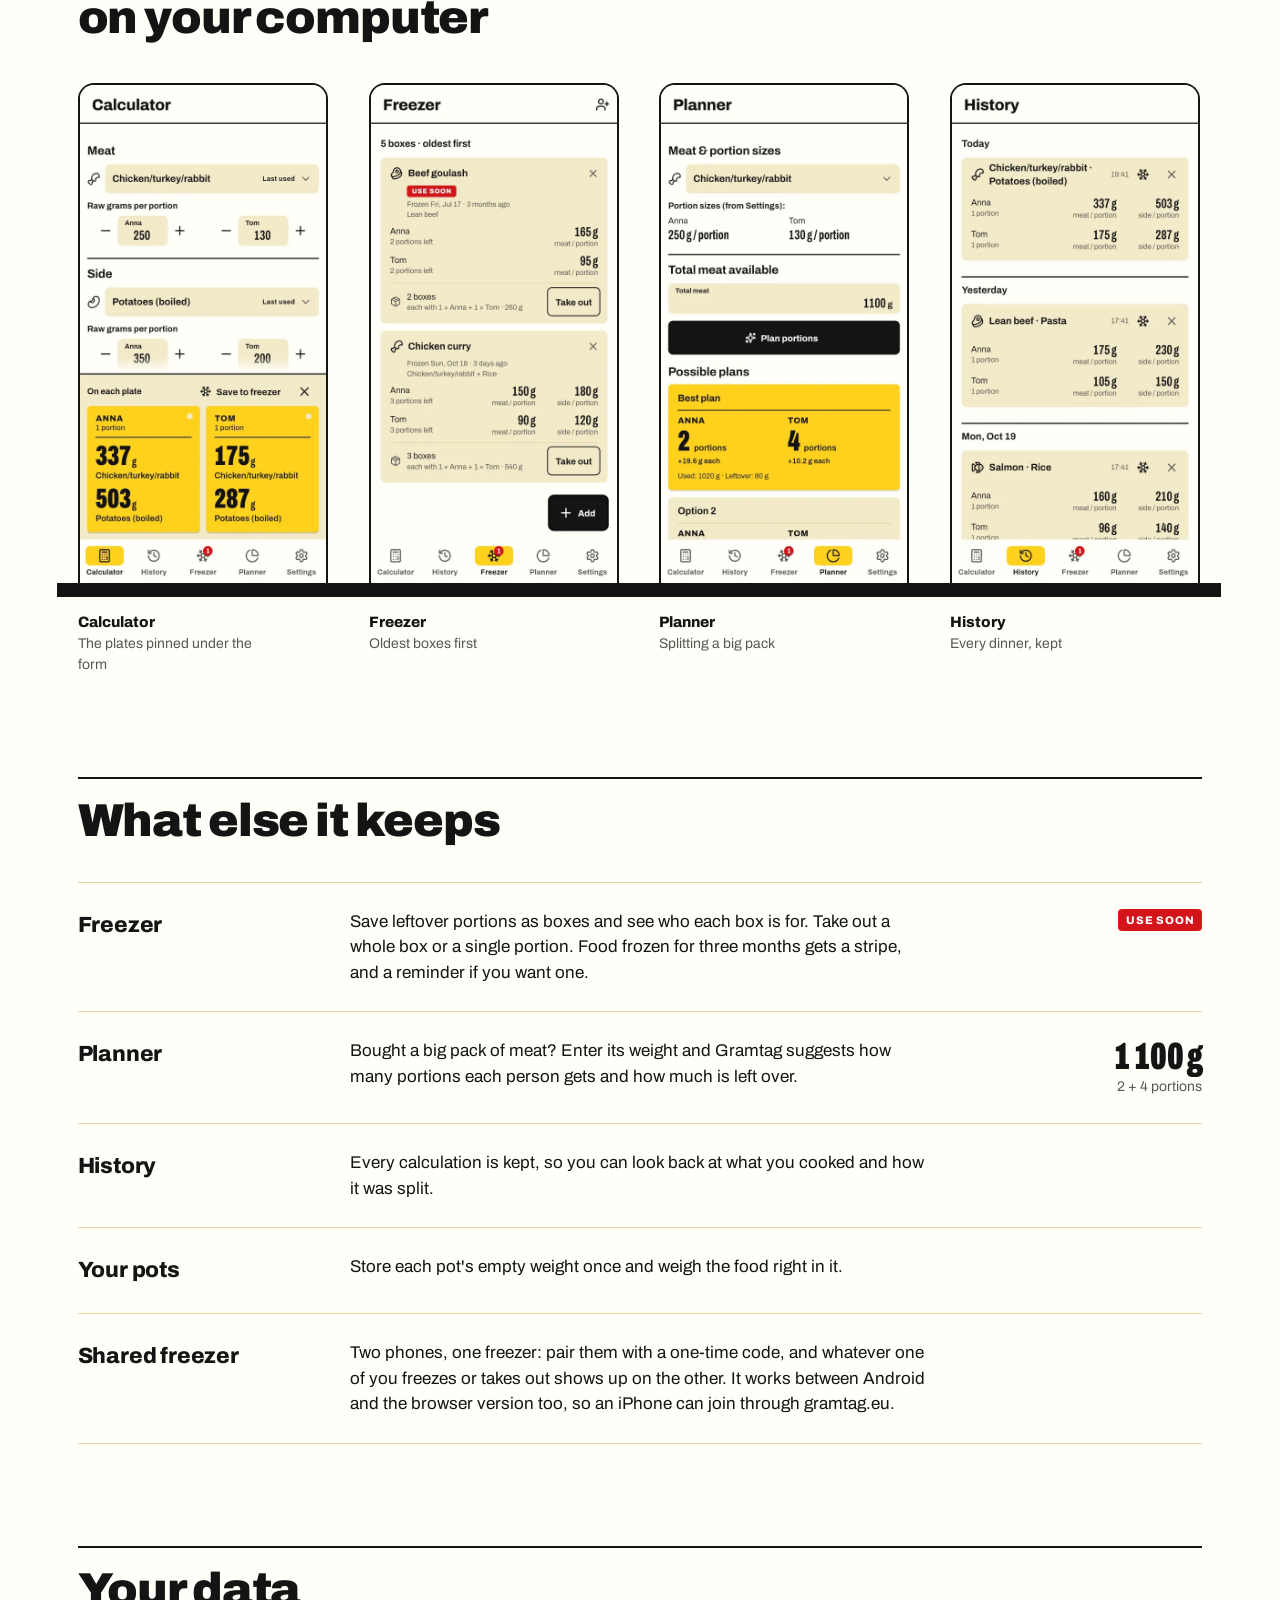
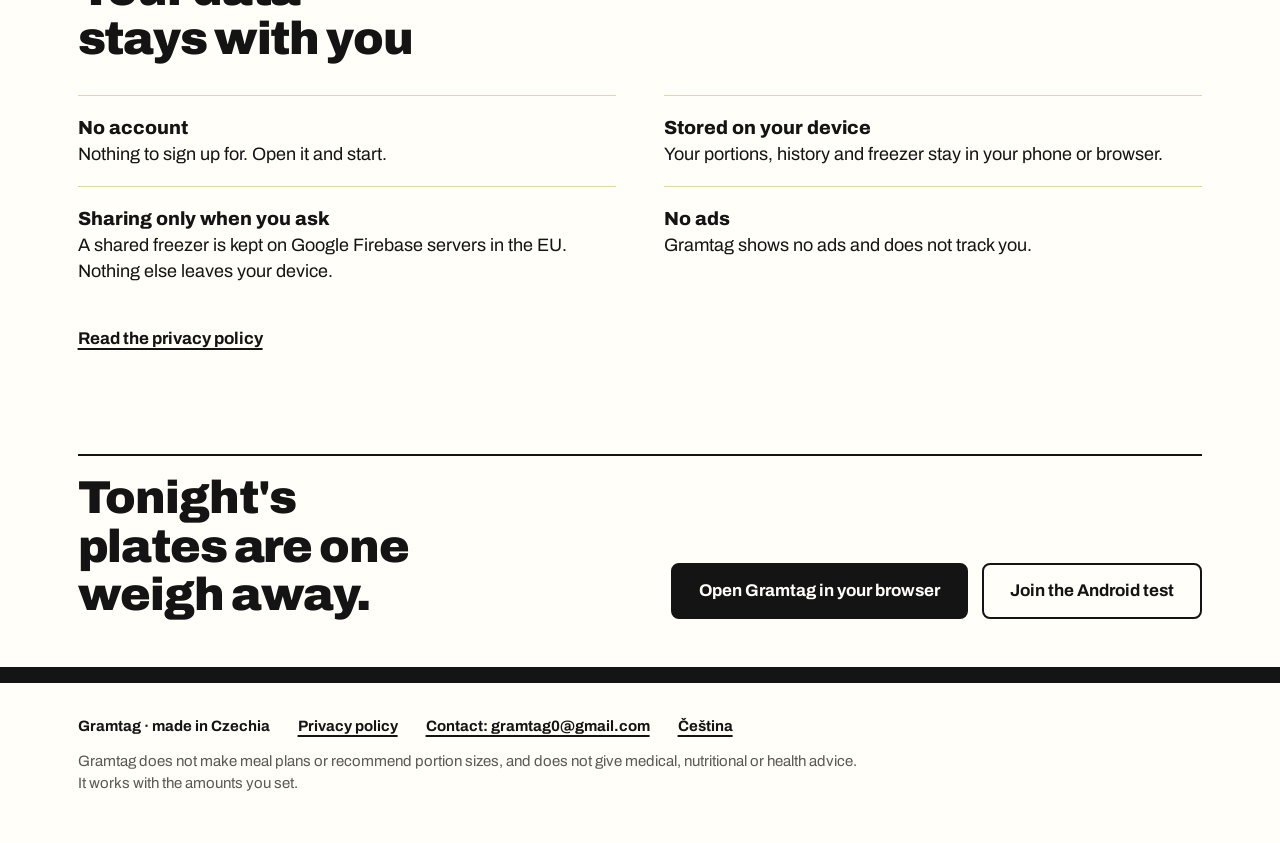
==== commit 81a39e32: "gramtag.eu: landing page + web app 1.4.4+10" ====
--- a/index.html
+++ b/index.html
@@ -141,7 +141,7 @@
       <li><h3>Planner</h3><p>Bought a big pack of meat? Enter its weight and Gramtag suggests how many portions each person gets and how much is left over.</p><div class="fact"><span class="num">1 100 g</span>2 + 4 portions</div></li>
       <li><h3>History</h3><p>Every calculation is kept, so you can look back at what you cooked and how it was split.</p></li>
       <li><h3>Your pots</h3><p>Store each pot&#x27;s empty weight once and weigh the food right in it.</p></li>
-      <li><h3>Shared freezer</h3><p>Two Android phones, one freezer: pair them with a one-time code, and whatever one of you freezes or takes out shows up on the other.</p></li>
+      <li><h3>Shared freezer</h3><p>Two phones, one freezer: pair them with a one-time code, and whatever one of you freezes or takes out shows up on the other. It works between Android and the browser version too, so an iPhone can join through gramtag.eu.</p></li>
       </ul>
     </div></div>
   </section>
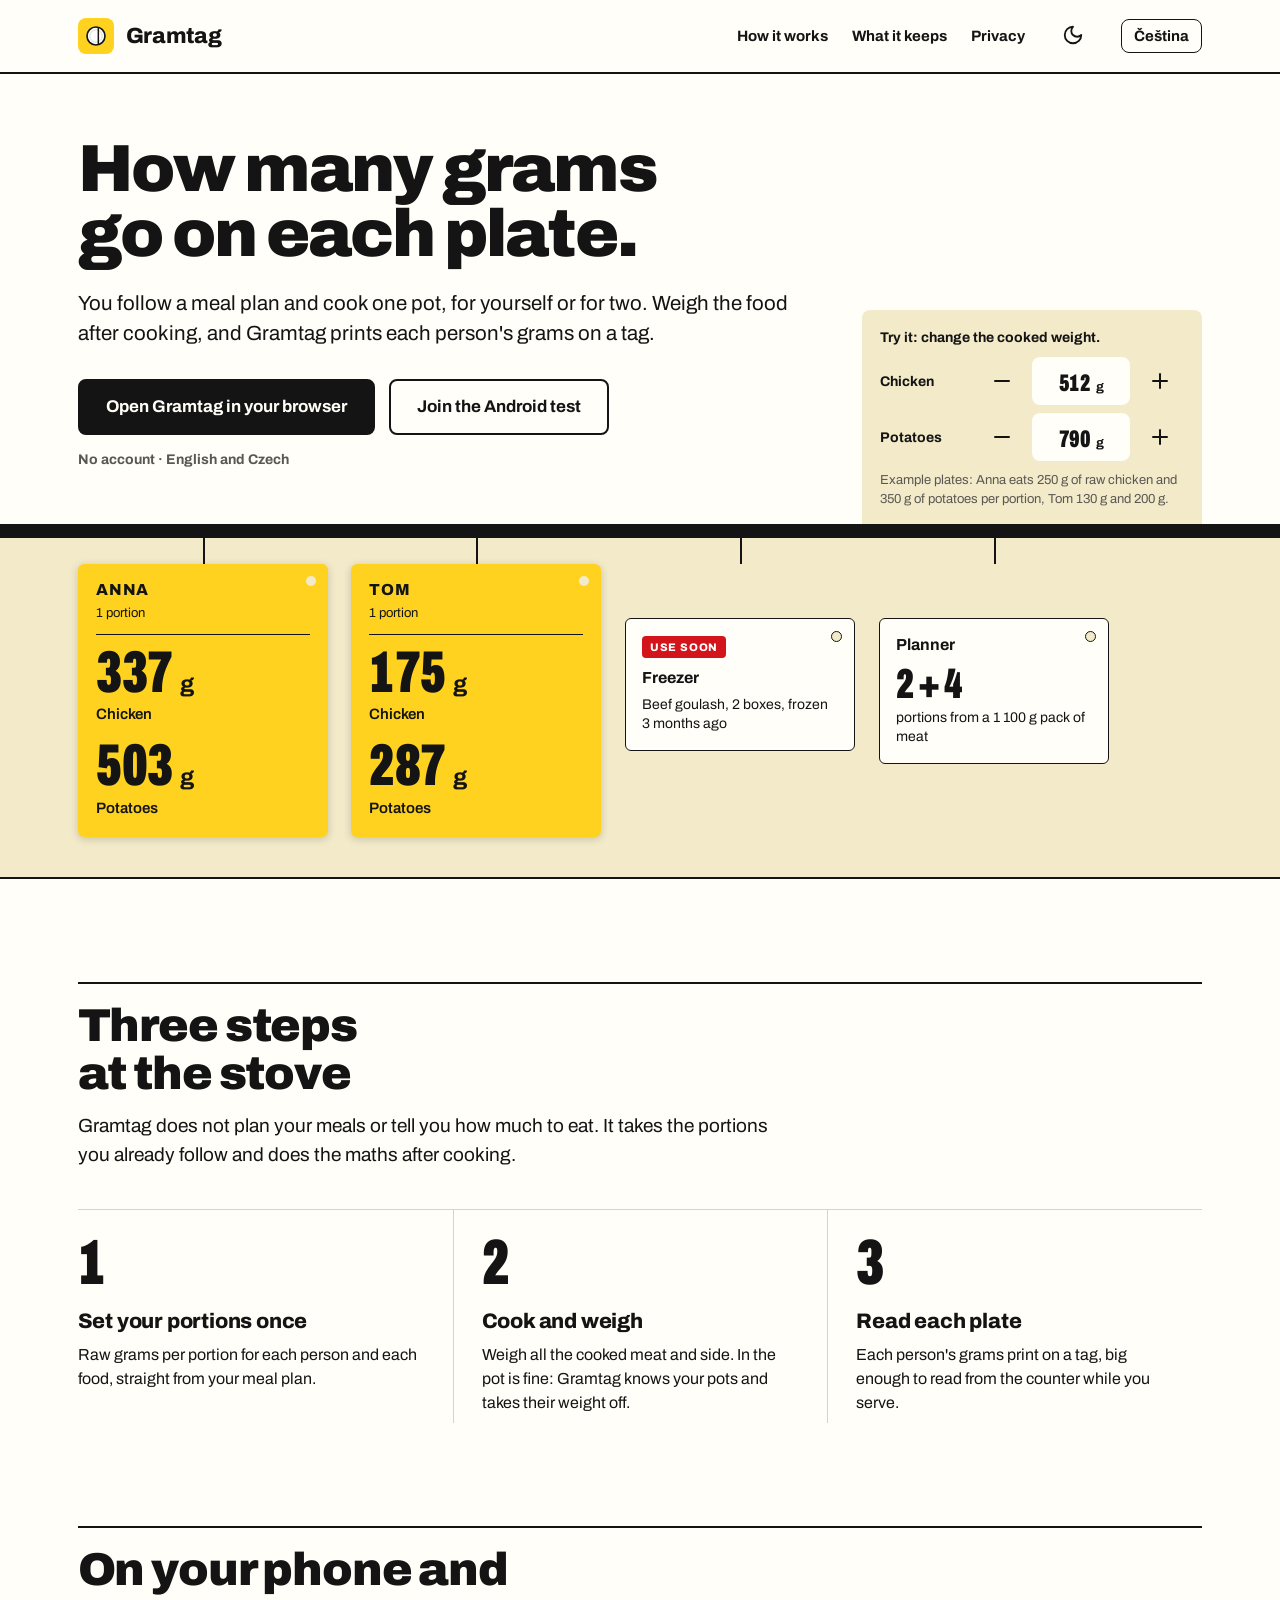
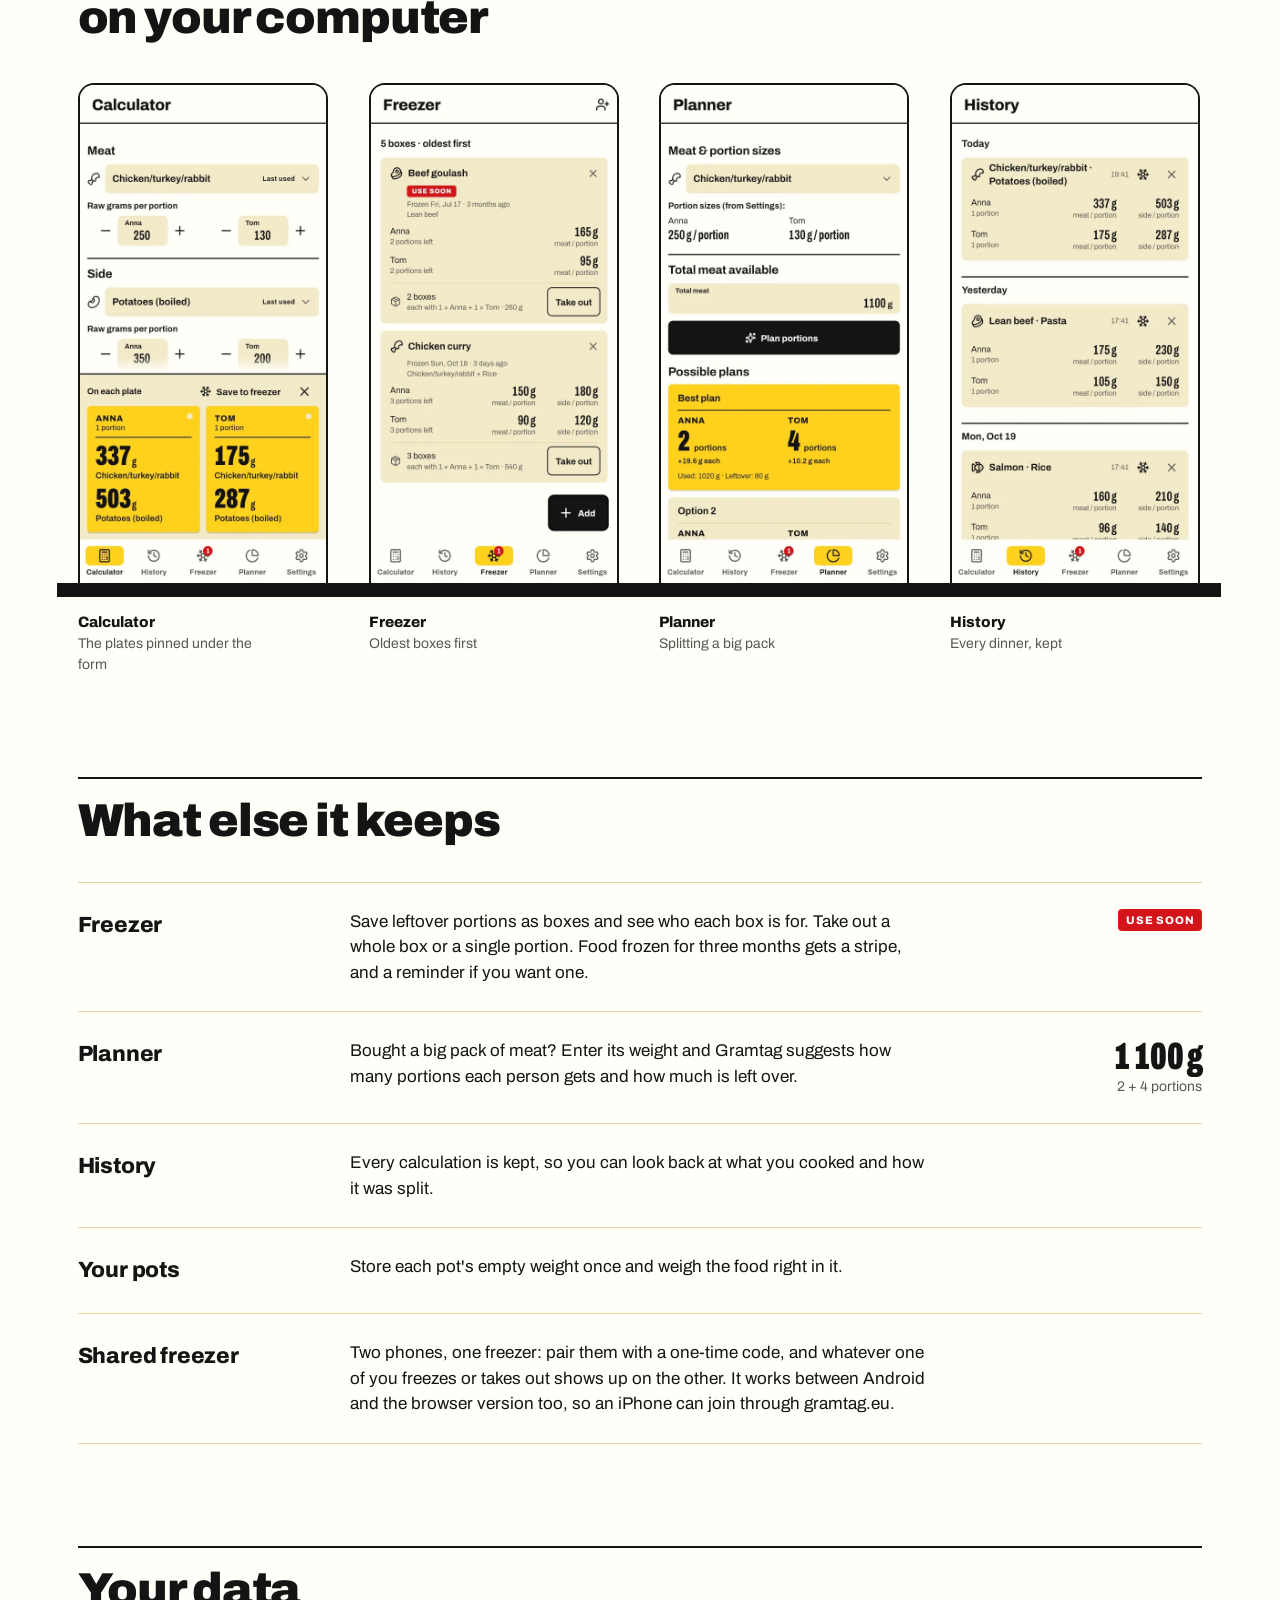
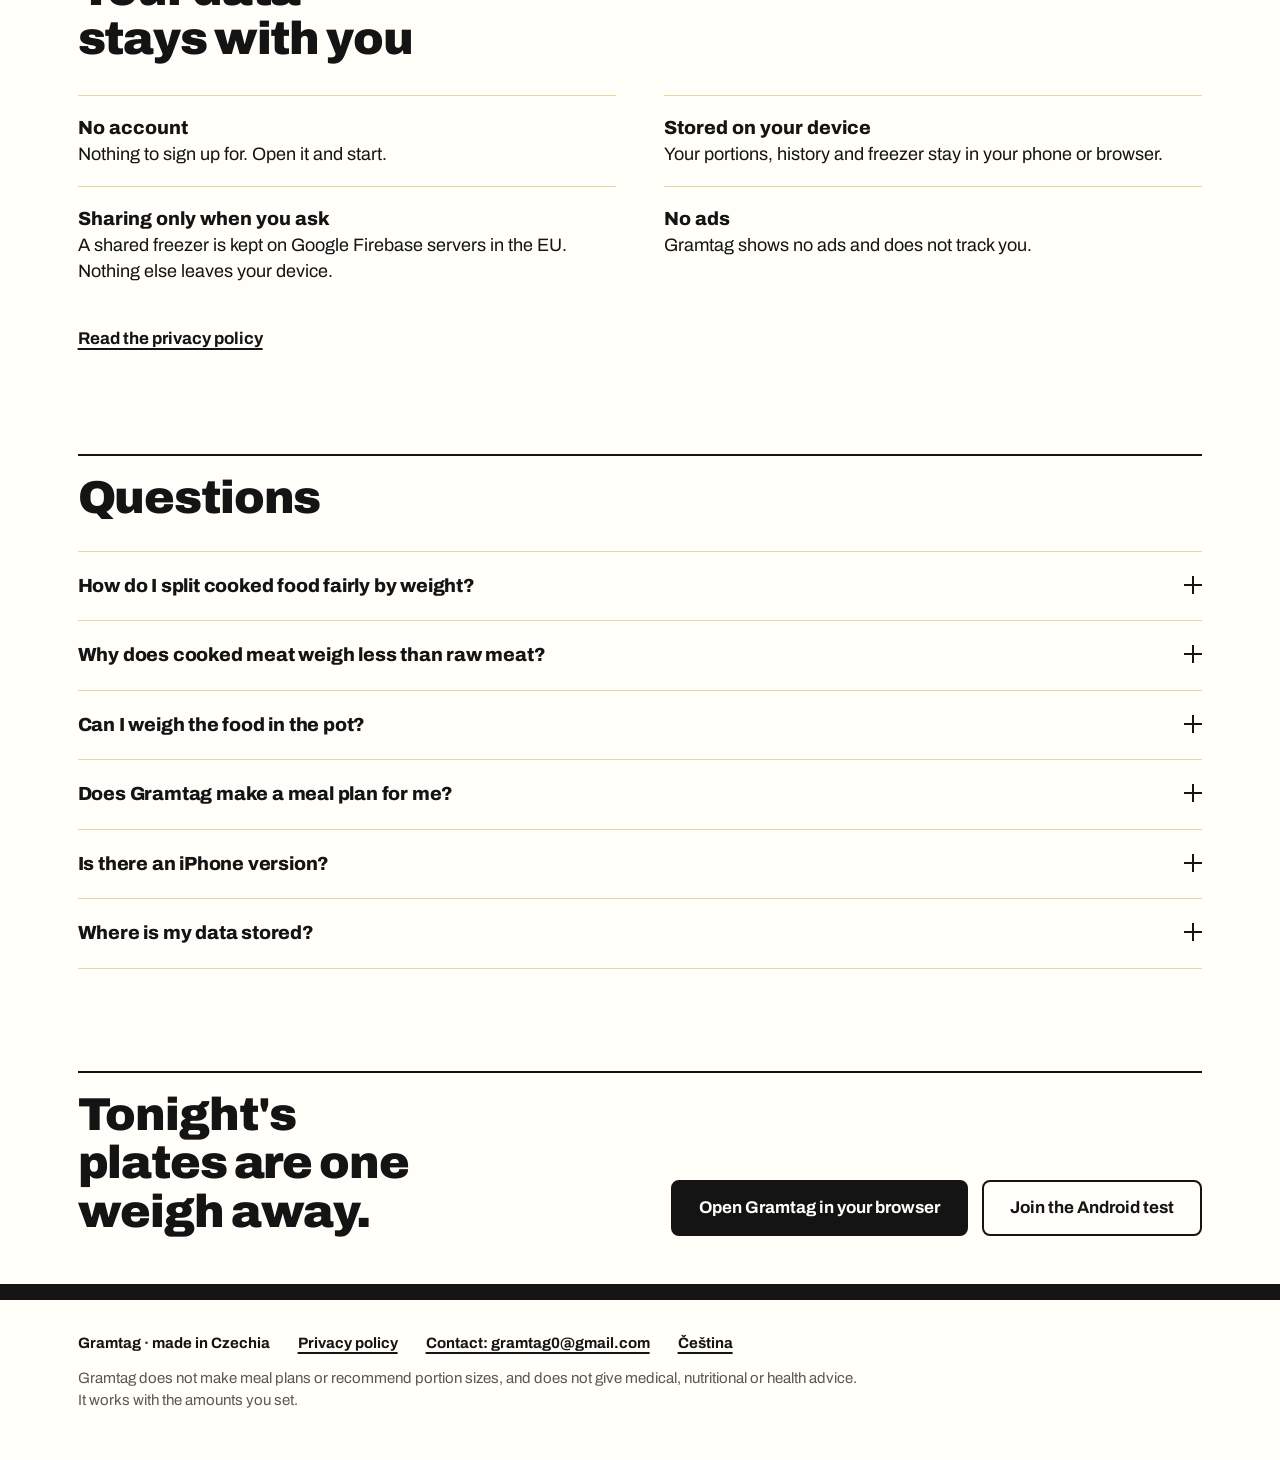
==== commit 4d138c99: "gramtag.eu: landing page + web app 1.4.6+12" ====
--- a/index.html
+++ b/index.html
@@ -28,6 +28,7 @@
 <link rel="preload" href="/fonts/archivo-black.woff2" as="font" type="font/woff2" crossorigin>
 <link rel="preload" href="/fonts/archivo-condensedblack.woff2" as="font" type="font/woff2" crossorigin>
 <link rel="stylesheet" href="/site.css">
+<script type="application/ld+json">[{"@context": "https://schema.org", "@type": "SoftwareApplication", "name": "Gramtag", "url": "https://gramtag.eu/", "description": "Weigh the cooked food and Gramtag shows how many grams go on each plate, from the portion sizes you follow. No account, in your browser and on Android.", "applicationCategory": "LifestyleApplication", "operatingSystem": "Android, Web", "inLanguage": ["en", "cs"], "image": "https://gramtag.eu/img/og-en.png"}, {"@context": "https://schema.org", "@type": "FAQPage", "inLanguage": "en", "mainEntity": [{"@type": "Question", "name": "How do I split cooked food fairly by weight?", "acceptedAnswer": {"@type": "Answer", "text": "Set each person's raw portion once. After cooking, weigh the whole pot: Gramtag divides the cooked weight in the same proportion as the raw portions, so each plate gets exactly its share."}}, {"@type": "Question", "name": "Why does cooked meat weigh less than raw meat?", "acceptedAnswer": {"@type": "Answer", "text": "Meat loses water as it cooks, often around a quarter of its weight, while rice and pasta take water in. That is why raw portions from a meal plan cannot be weighed straight after cooking; Gramtag converts them for you."}}, {"@type": "Question", "name": "Can I weigh the food in the pot?", "acceptedAnswer": {"@type": "Answer", "text": "Yes. Store each pot's empty weight once, switch on “Weighed in a pan”, and Gramtag takes the pot's weight off."}}, {"@type": "Question", "name": "Does Gramtag make a meal plan for me?", "acceptedAnswer": {"@type": "Answer", "text": "No. It works with the portions you already follow, from your own plan or a nutritionist. It does not recommend amounts or give health advice."}}, {"@type": "Question", "name": "Is there an iPhone version?", "acceptedAnswer": {"@type": "Answer", "text": "Gramtag runs in the browser at gramtag.eu/app, on an iPhone too; add it to the home screen to open it like an app. The Android app is in testing on Google Play."}}, {"@type": "Question", "name": "Where is my data stored?", "acceptedAnswer": {"@type": "Answer", "text": "On your device. Nothing is sent anywhere unless you choose to share your freezer with another phone."}}]}]</script>
 <script>
   // The visitor's own light/dark choice, if they made one (else the device's).
   try { const theme = localStorage.getItem("theme"); if (theme) document.documentElement.dataset.theme = theme; } catch (e) {}
@@ -156,6 +157,20 @@
       <li><b>No ads</b>Gramtag shows no ads and does not track you.</li>
       </ul>
       <a class="privacy-link" href="/privacy/">Read the privacy policy</a>
+    </div></div>
+  </section>
+
+  <section id="faq">
+    <div class="wrap"><div class="ruled">
+      <h2>Questions</h2>
+      <div class="faq">
+        <details><summary>How do I split cooked food fairly by weight?</summary><p>Set each person&#x27;s raw portion once. After cooking, weigh the whole pot: Gramtag divides the cooked weight in the same proportion as the raw portions, so each plate gets exactly its share.</p></details>
+        <details><summary>Why does cooked meat weigh less than raw meat?</summary><p>Meat loses water as it cooks, often around a quarter of its weight, while rice and pasta take water in. That is why raw portions from a meal plan cannot be weighed straight after cooking; Gramtag converts them for you.</p></details>
+        <details><summary>Can I weigh the food in the pot?</summary><p>Yes. Store each pot&#x27;s empty weight once, switch on “Weighed in a pan”, and Gramtag takes the pot&#x27;s weight off.</p></details>
+        <details><summary>Does Gramtag make a meal plan for me?</summary><p>No. It works with the portions you already follow, from your own plan or a nutritionist. It does not recommend amounts or give health advice.</p></details>
+        <details><summary>Is there an iPhone version?</summary><p>Gramtag runs in the browser at gramtag.eu/app, on an iPhone too; add it to the home screen to open it like an app. The Android app is in testing on Google Play.</p></details>
+        <details><summary>Where is my data stored?</summary><p>On your device. Nothing is sent anywhere unless you choose to share your freezer with another phone.</p></details>
+      </div>
     </div></div>
   </section>
 
--- a/site.css
+++ b/site.css
@@ -252,6 +252,26 @@
 .keeps p { font-size: 17px; line-height: 1.5; max-width: 34em; }
 .keeps .fact { justify-self: end; text-align: right; font-size: 14px; color: var(--muted); }
 .keeps .fact .num { display: block; font-size: 38px; line-height: 1; color: var(--ink); }
+
+/* Questions: each one opens in place, ruled like the lists above. */
+.faq { margin-top: 28px; border-bottom: 1px solid var(--hairline); }
+.faq details { border-top: 1px solid var(--hairline); }
+.faq summary {
+  list-style: none; cursor: pointer; display: flex; justify-content: space-between; gap: 24px;
+  padding: 20px 0; font-size: 19px; font-weight: 800; letter-spacing: -.2px;
+}
+.faq summary::-webkit-details-marker { display: none; }
+/* A drawn plus, the same 2 px line as the icons; open, it loses its upright. */
+.faq summary::after {
+  content: ""; flex: none; width: 18px; height: 18px; margin-top: 4px;
+  background:
+    linear-gradient(var(--ink), var(--ink)) center / 18px 2px no-repeat,
+    linear-gradient(var(--ink), var(--ink)) center / 2px 18px no-repeat;
+}
+.faq details[open] summary::after {
+  background: linear-gradient(var(--ink), var(--ink)) center / 18px 2px no-repeat;
+}
+.faq p { padding: 0 0 22px; font-size: 17px; line-height: 1.55; max-width: 62ch; }
 
 /* Privacy: plain statements under the rule. */
 .promises { list-style: none; display: grid; grid-template-columns: repeat(2, 1fr); gap: 0 48px; margin-top: 32px; }
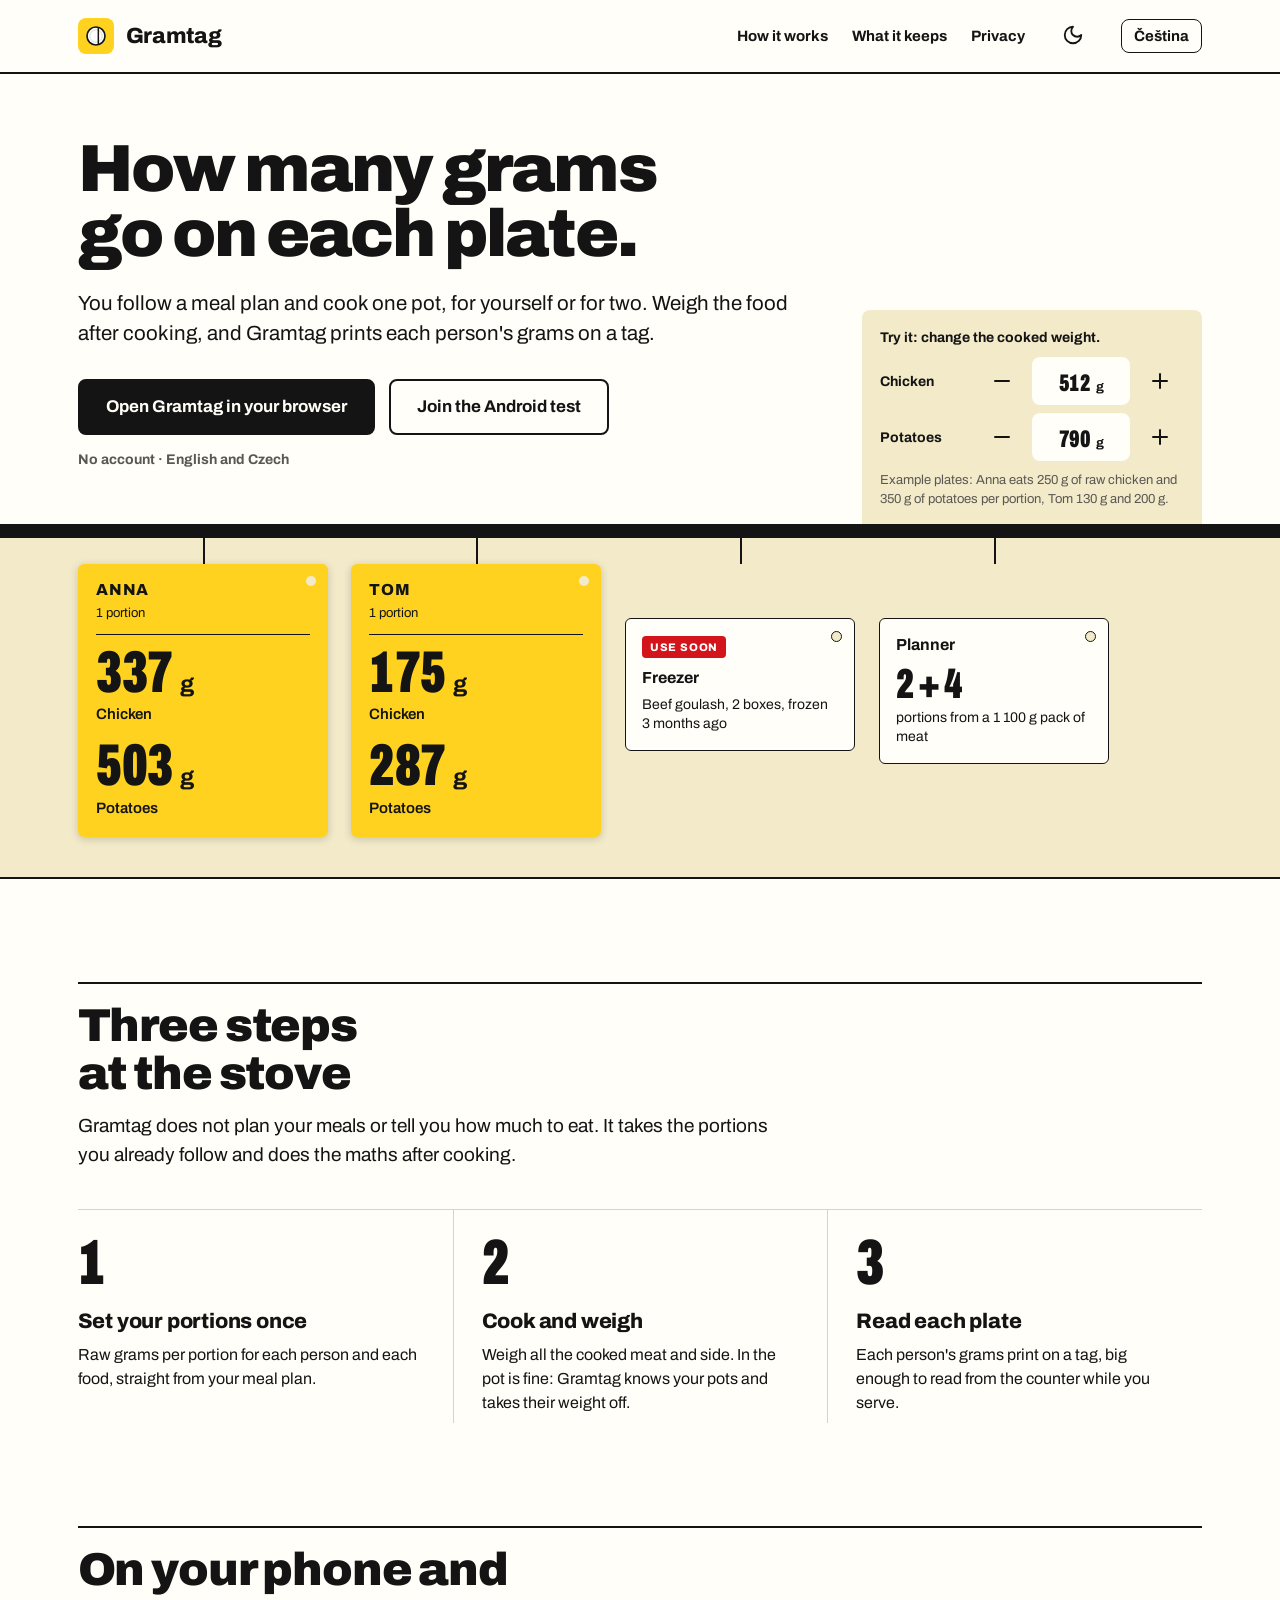
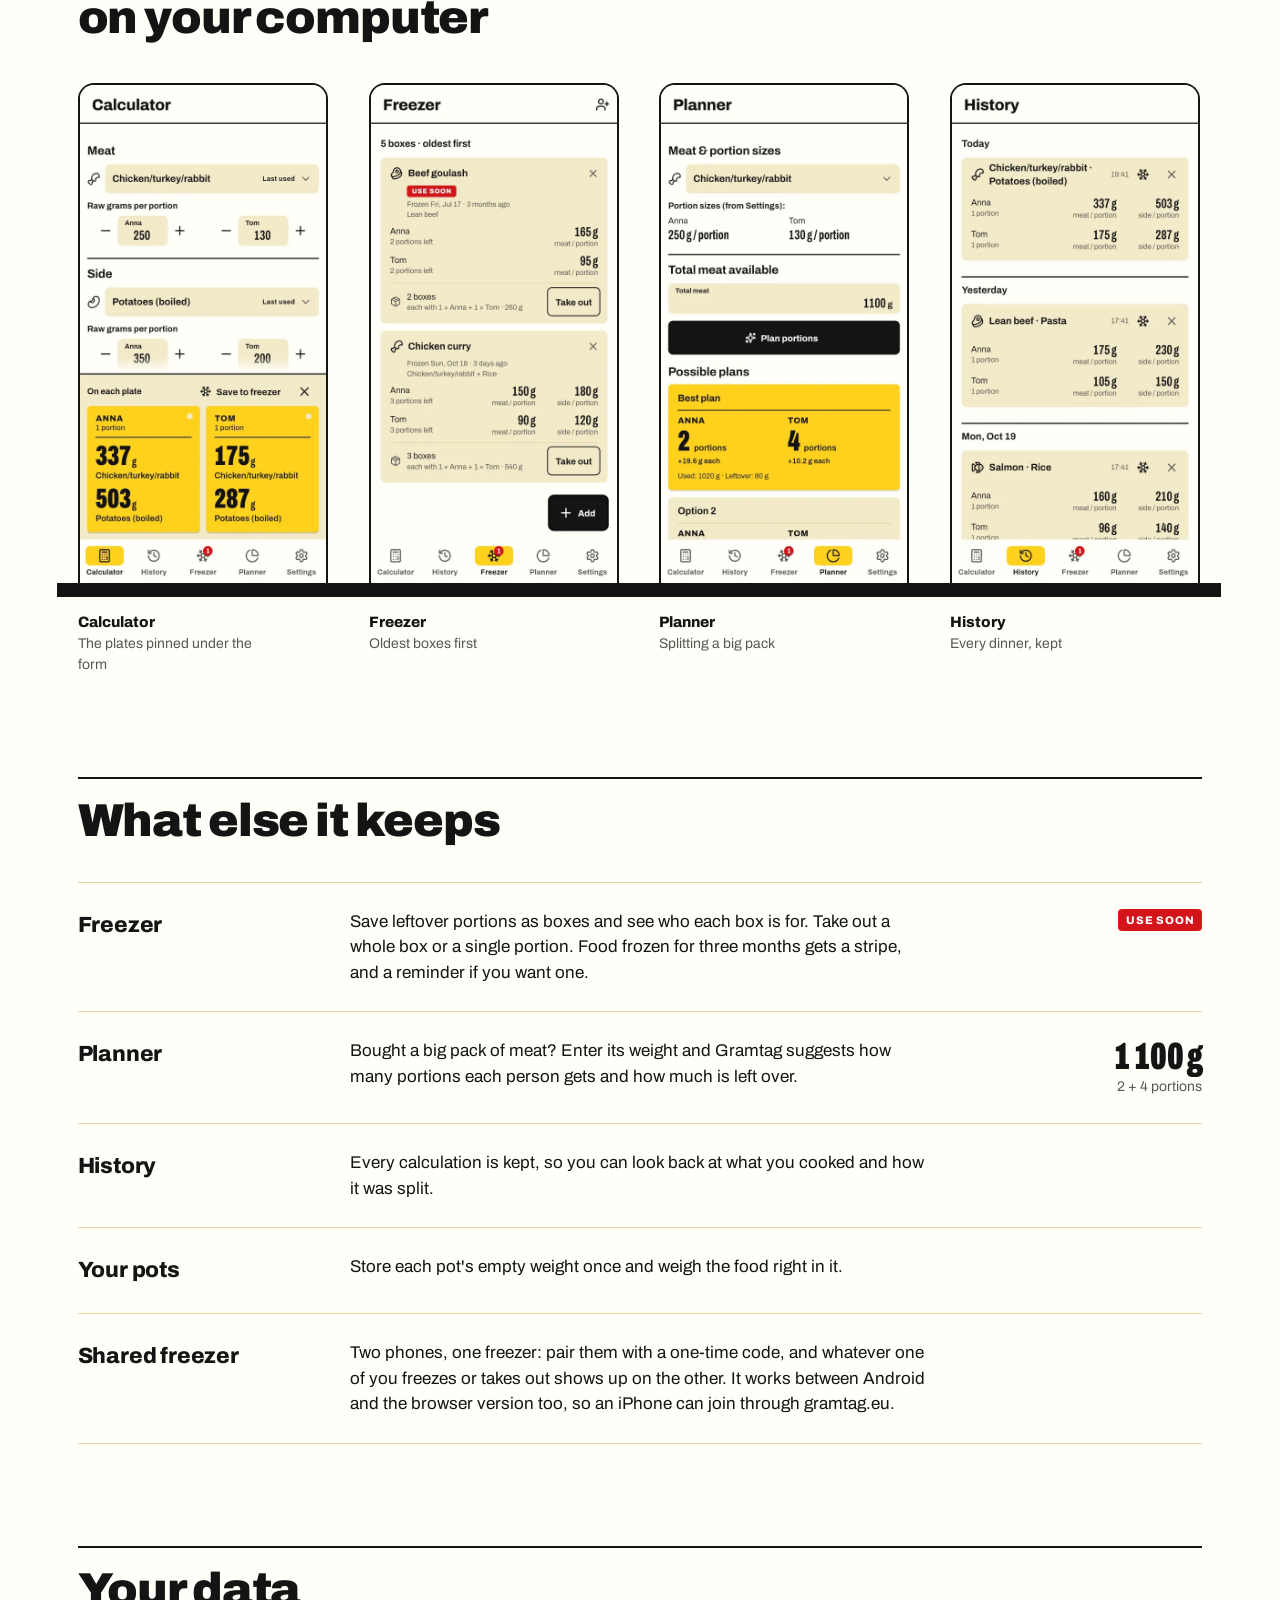
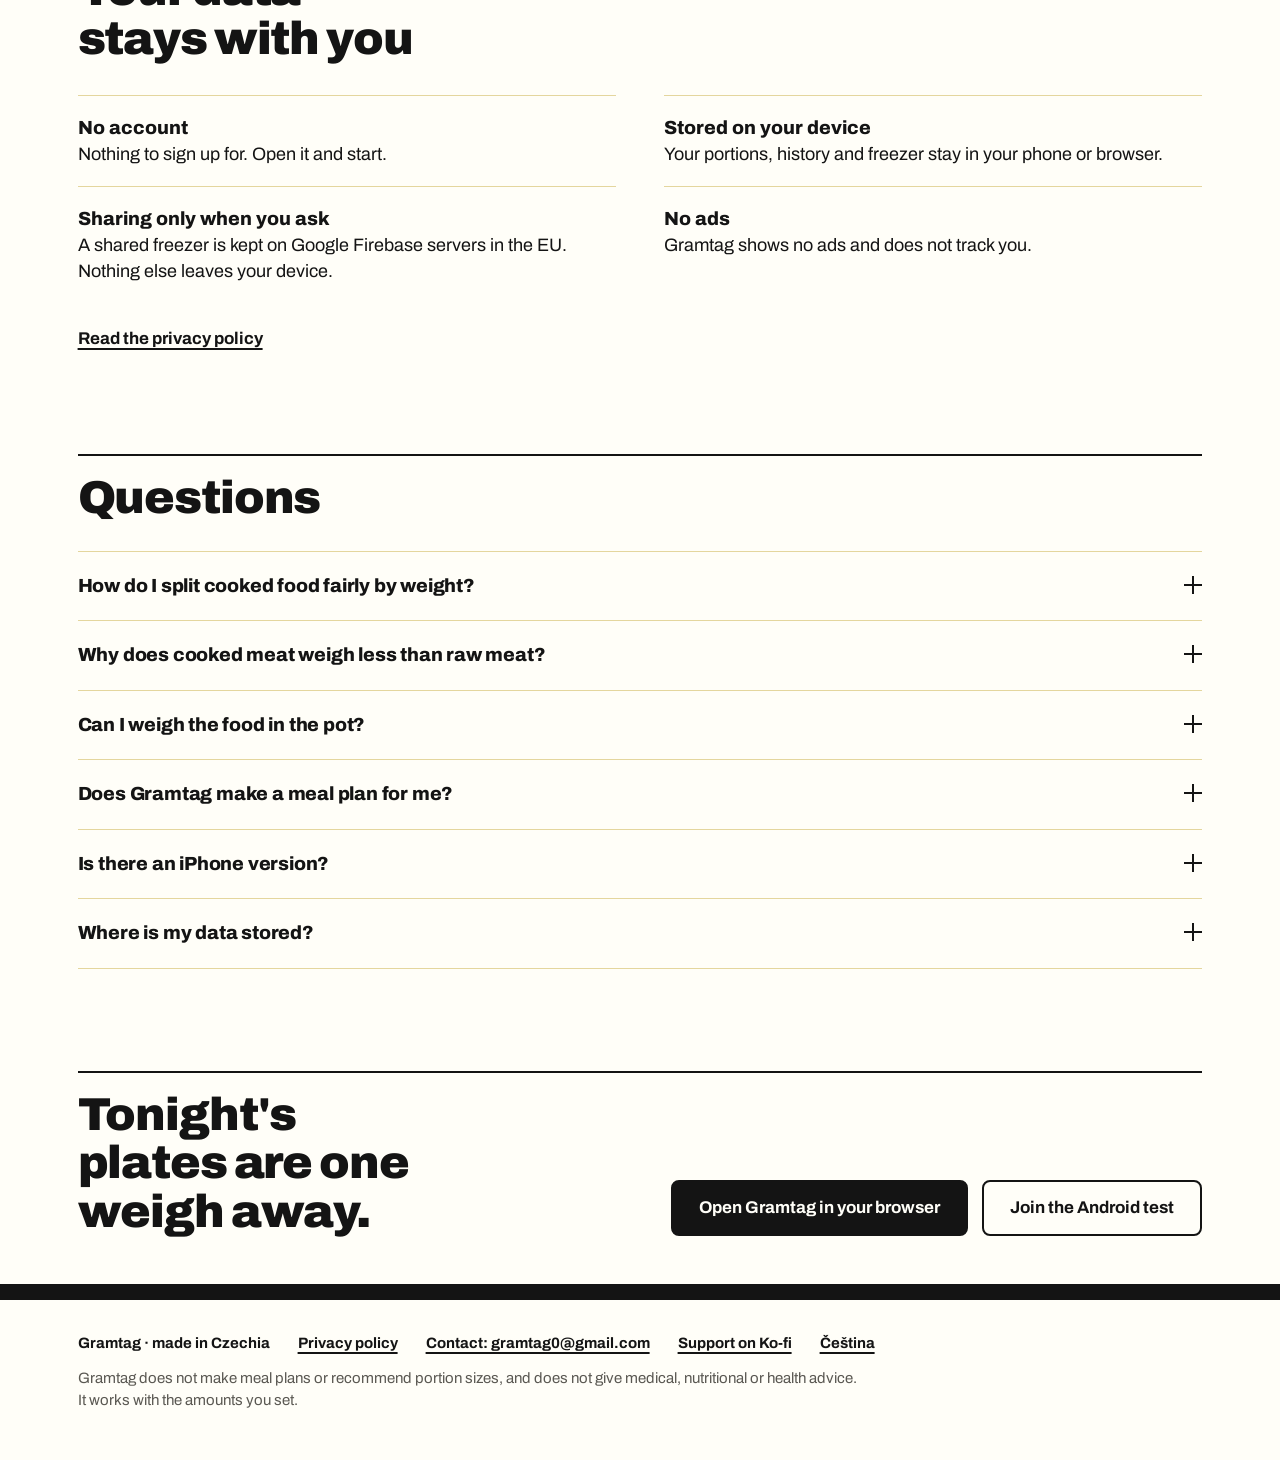
==== commit 5a10526a: "gramtag.eu: landing page + web app 1.4.8+14" ====
--- a/index.html
+++ b/index.html
@@ -192,6 +192,7 @@
       <li>Gramtag · made in Czechia</li>
       <li><a href="/privacy/">Privacy policy</a></li>
       <li><a href="mailto:gramtag0@gmail.com">Contact: gramtag0@gmail.com</a></li>
+      <li><a href="https://ko-fi.com/thoroughrib" rel="noopener">Support on Ko-fi</a></li>
       <li><a href="/cs/" hreflang="cs" lang="cs">Čeština</a></li>
     </ul>
     <p>Gramtag does not make meal plans or recommend portion sizes, and does not give medical, nutritional or health advice. It works with the amounts you set.</p>
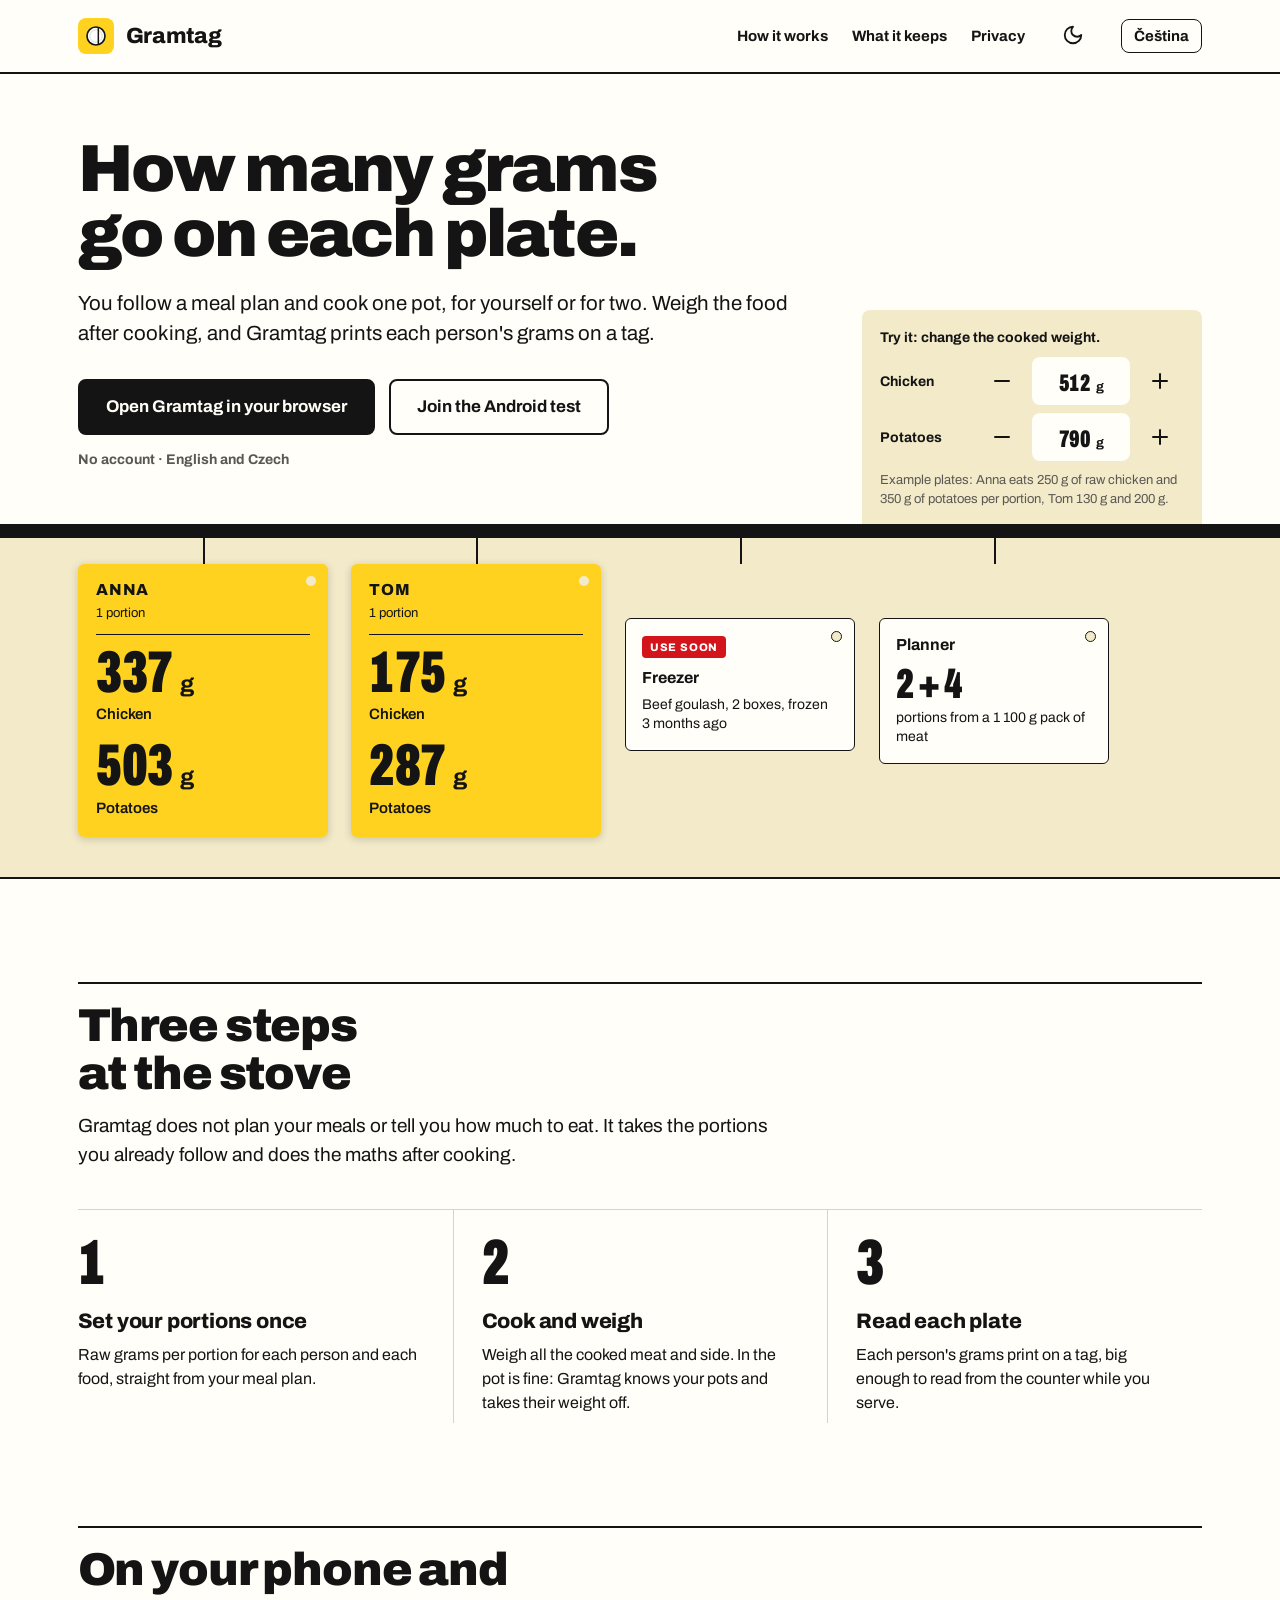
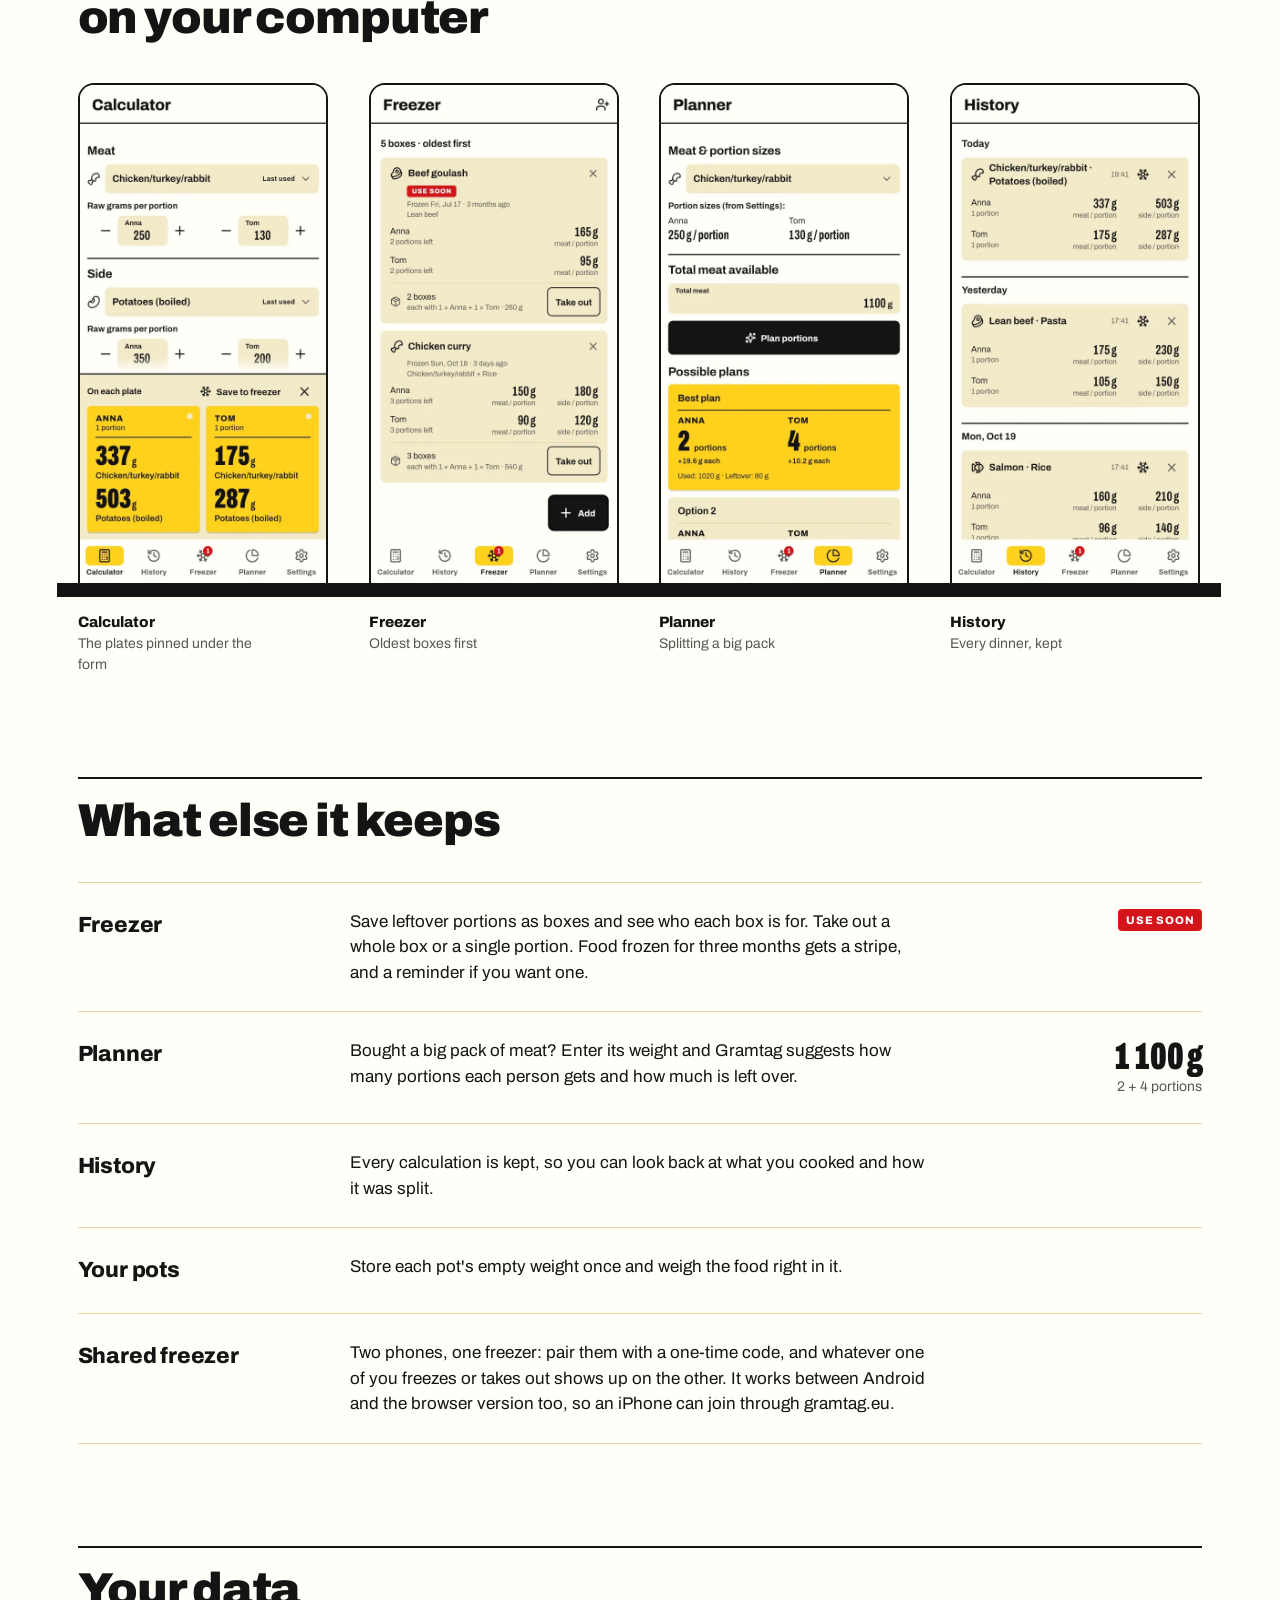
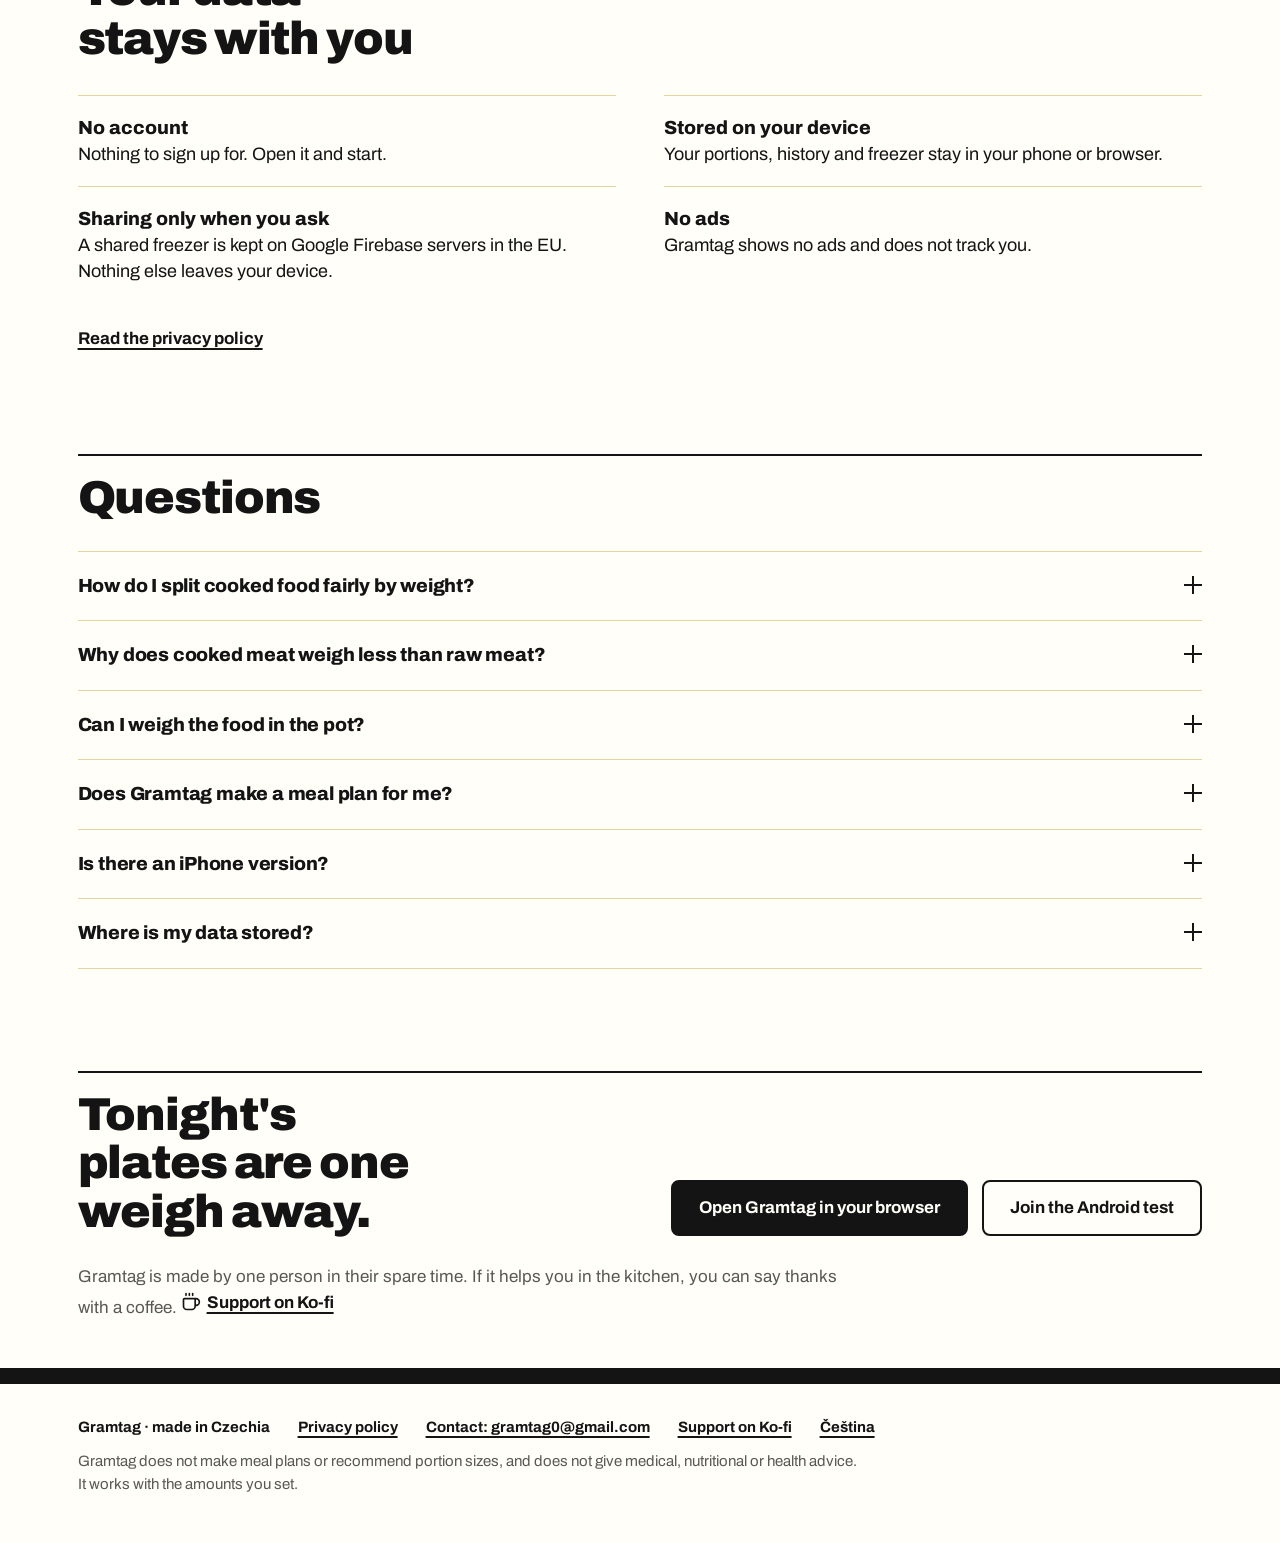
==== commit e78cb765: "gramtag.eu: landing page + web app 1.4.8+14" ====
--- a/index.html
+++ b/index.html
@@ -181,7 +181,9 @@
         <a class="btn btn-ink" href="/app/">Open Gramtag in your browser</a>
         <a class="btn btn-out" href="/test/">Join the Android test</a>
       </div>
-    </div></div>
+    </div>
+    <p class="support">Gramtag is made by one person in their spare time. If it helps you in the kitchen, you can say thanks with a coffee. <a href="https://ko-fi.com/thoroughrib" rel="noopener"><svg viewBox="0 0 24 24" aria-hidden="true" fill="none" stroke="currentColor" stroke-width="2" stroke-linecap="round" stroke-linejoin="round"><path d="M10 2v2"/><path d="M14 2v2"/><path d="M16 8a1 1 0 0 1 1 1v8a4 4 0 0 1-4 4H7a4 4 0 0 1-4-4V9a1 1 0 0 1 1-1h14a4 4 0 1 1 0 8h-1"/><path d="M6 2v2"/></svg>Support on Ko-fi</a></p>
+    </div>
     <div class="shelf"><div class="rail"></div><div class="lip"></div></div>
   </section>
 </main>
--- a/site.css
+++ b/site.css
@@ -283,6 +283,9 @@
 .close { padding-bottom: 0; }
 .close h2 { max-width: 14ch; }
 .close .shelf { margin-top: 48px; }
+.close .support { margin-top: 28px; color: var(--muted); max-width: 46em; }
+.close .support a { color: var(--ink); font-weight: 700; white-space: nowrap; display: inline-flex; align-items: center; gap: 6px; }
+.close .support svg { width: 20px; height: 20px; }
 
 footer { padding: 32px 0 48px; font-size: 15px; }
 footer .wrap { display: flex; flex-wrap: wrap; gap: 12px 32px; justify-content: space-between; }
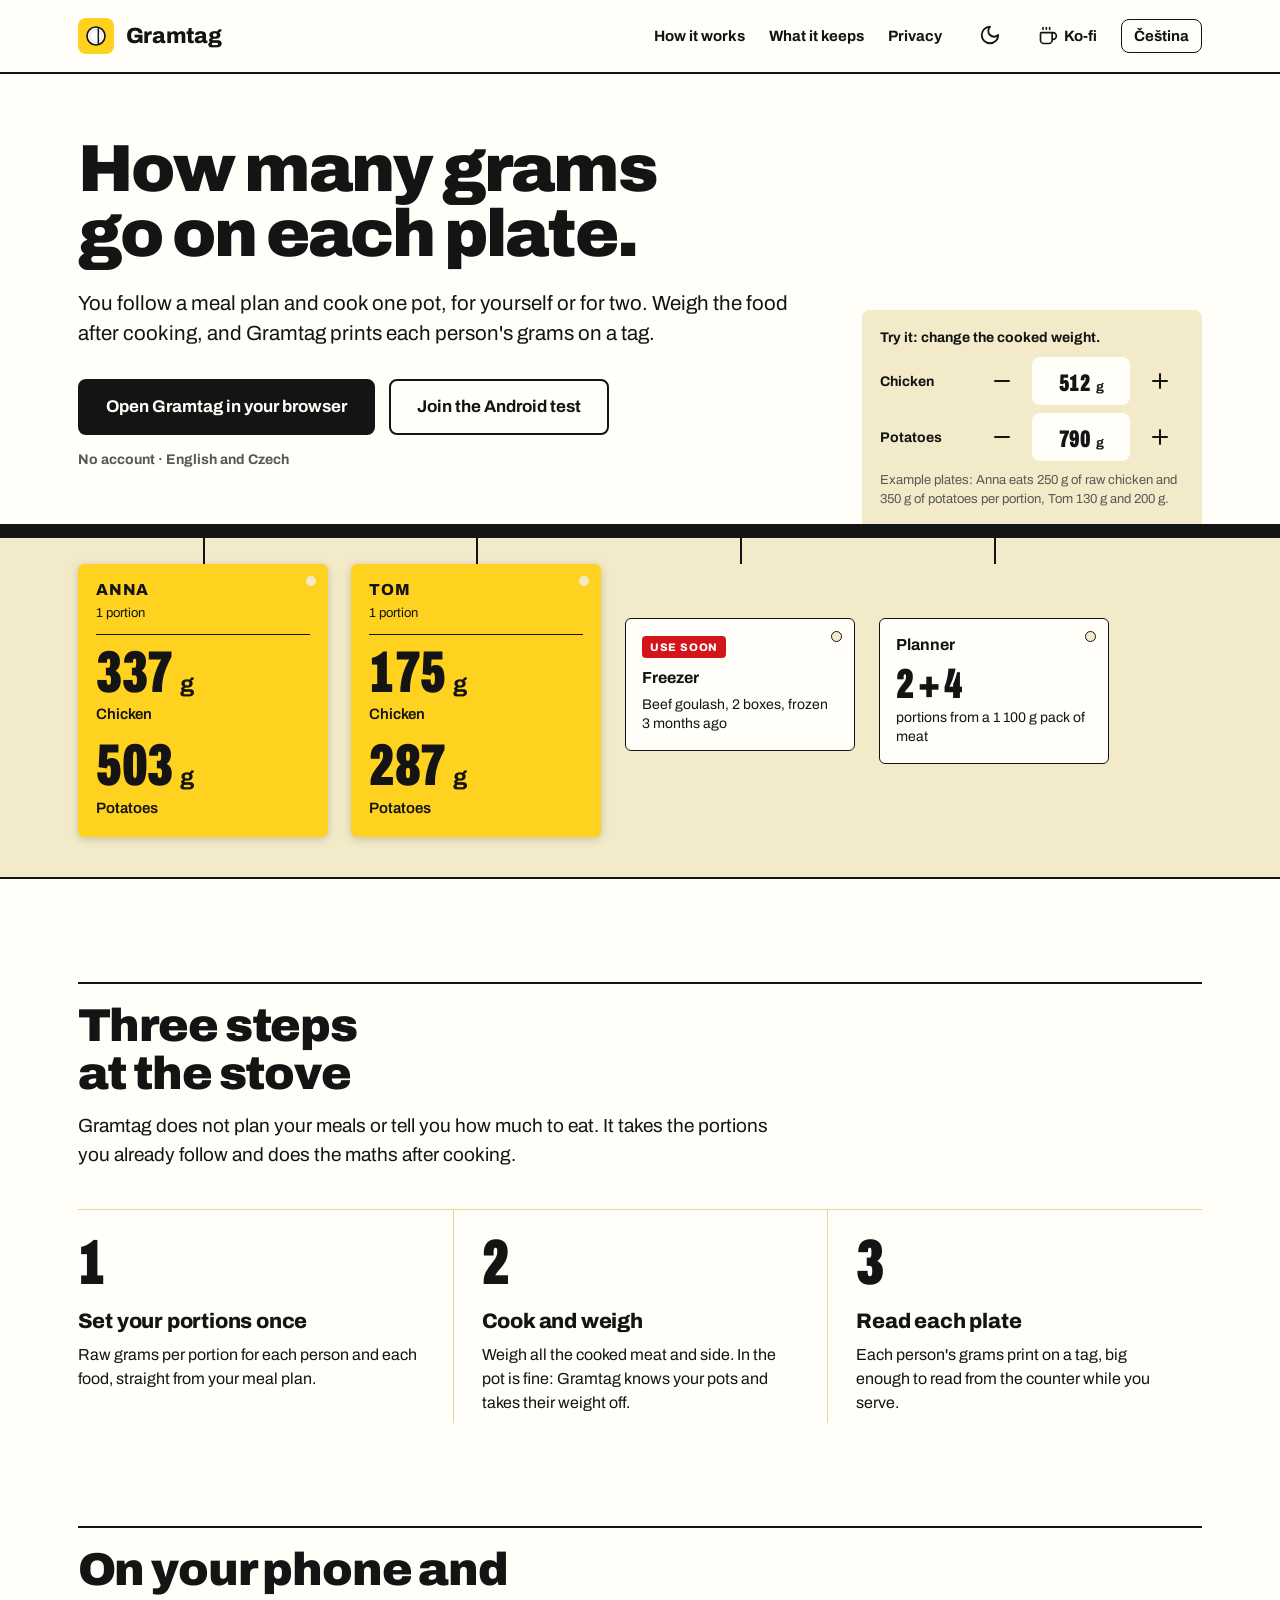
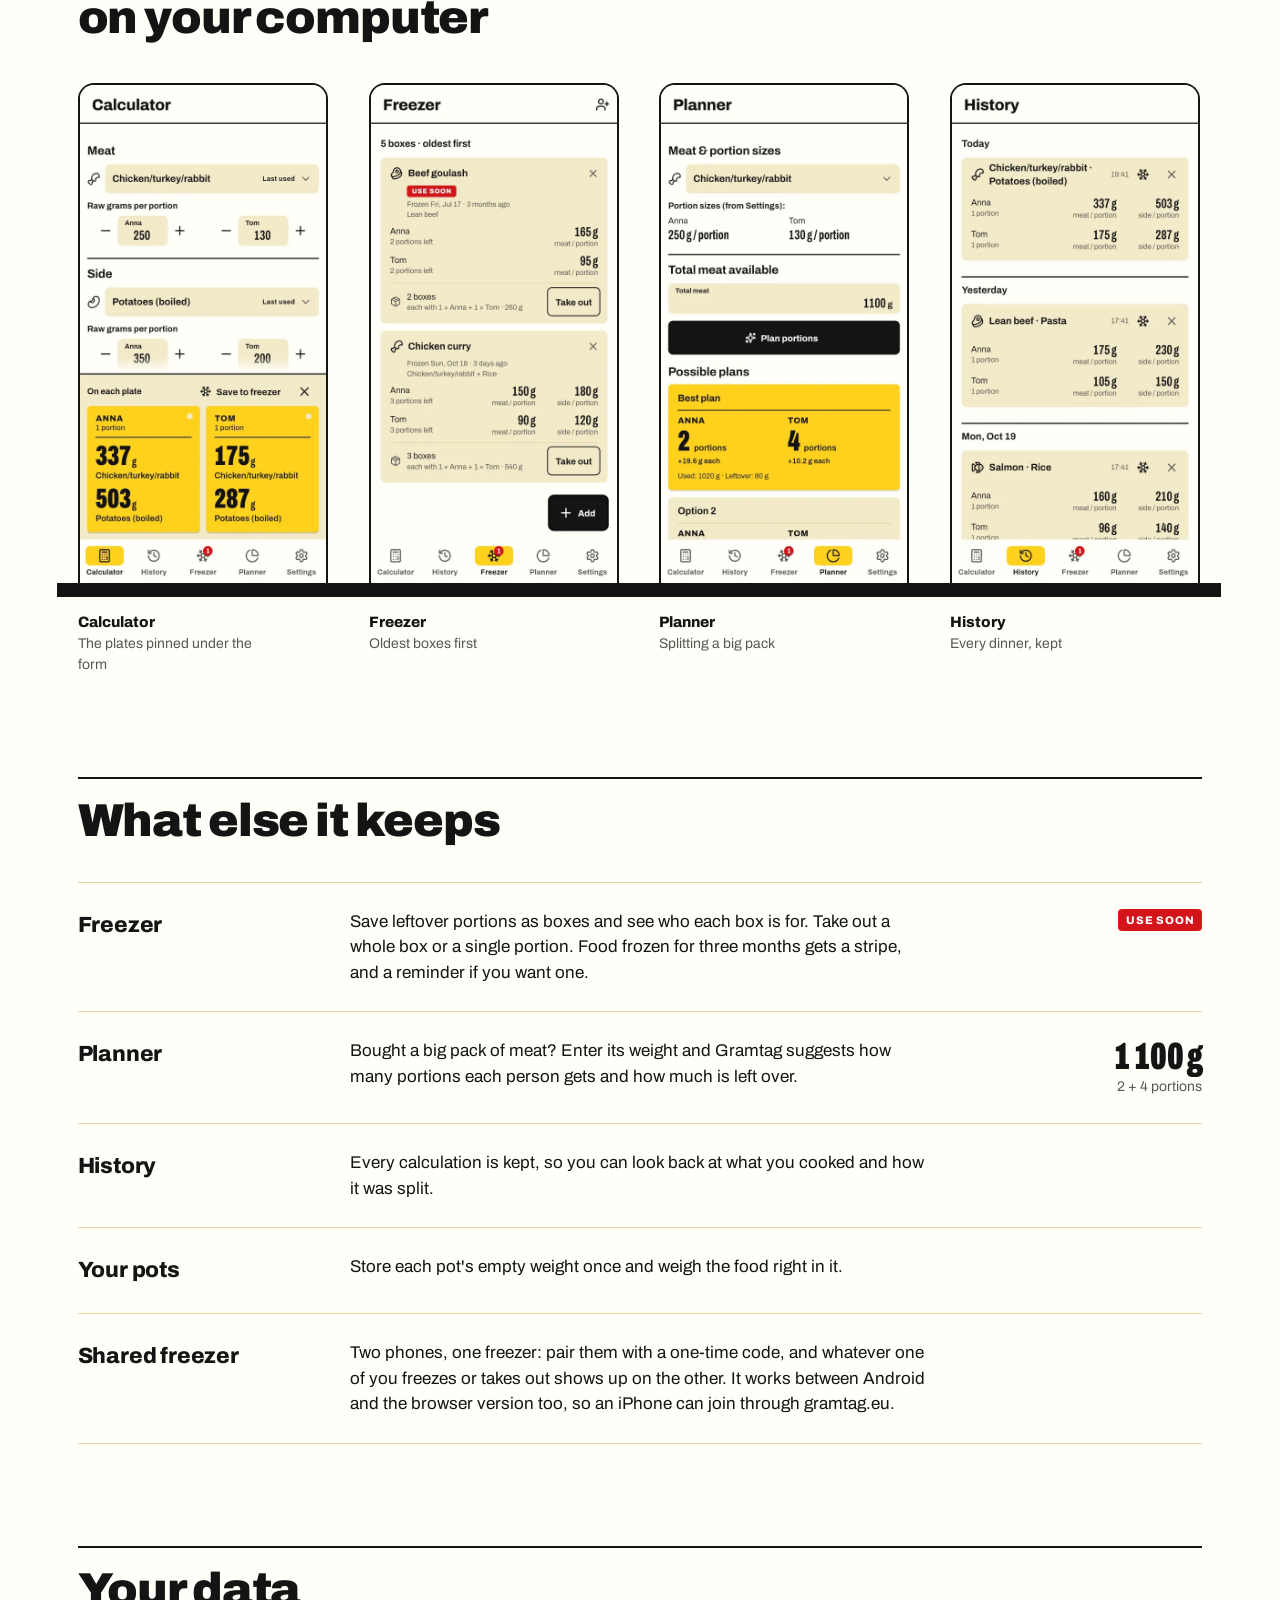
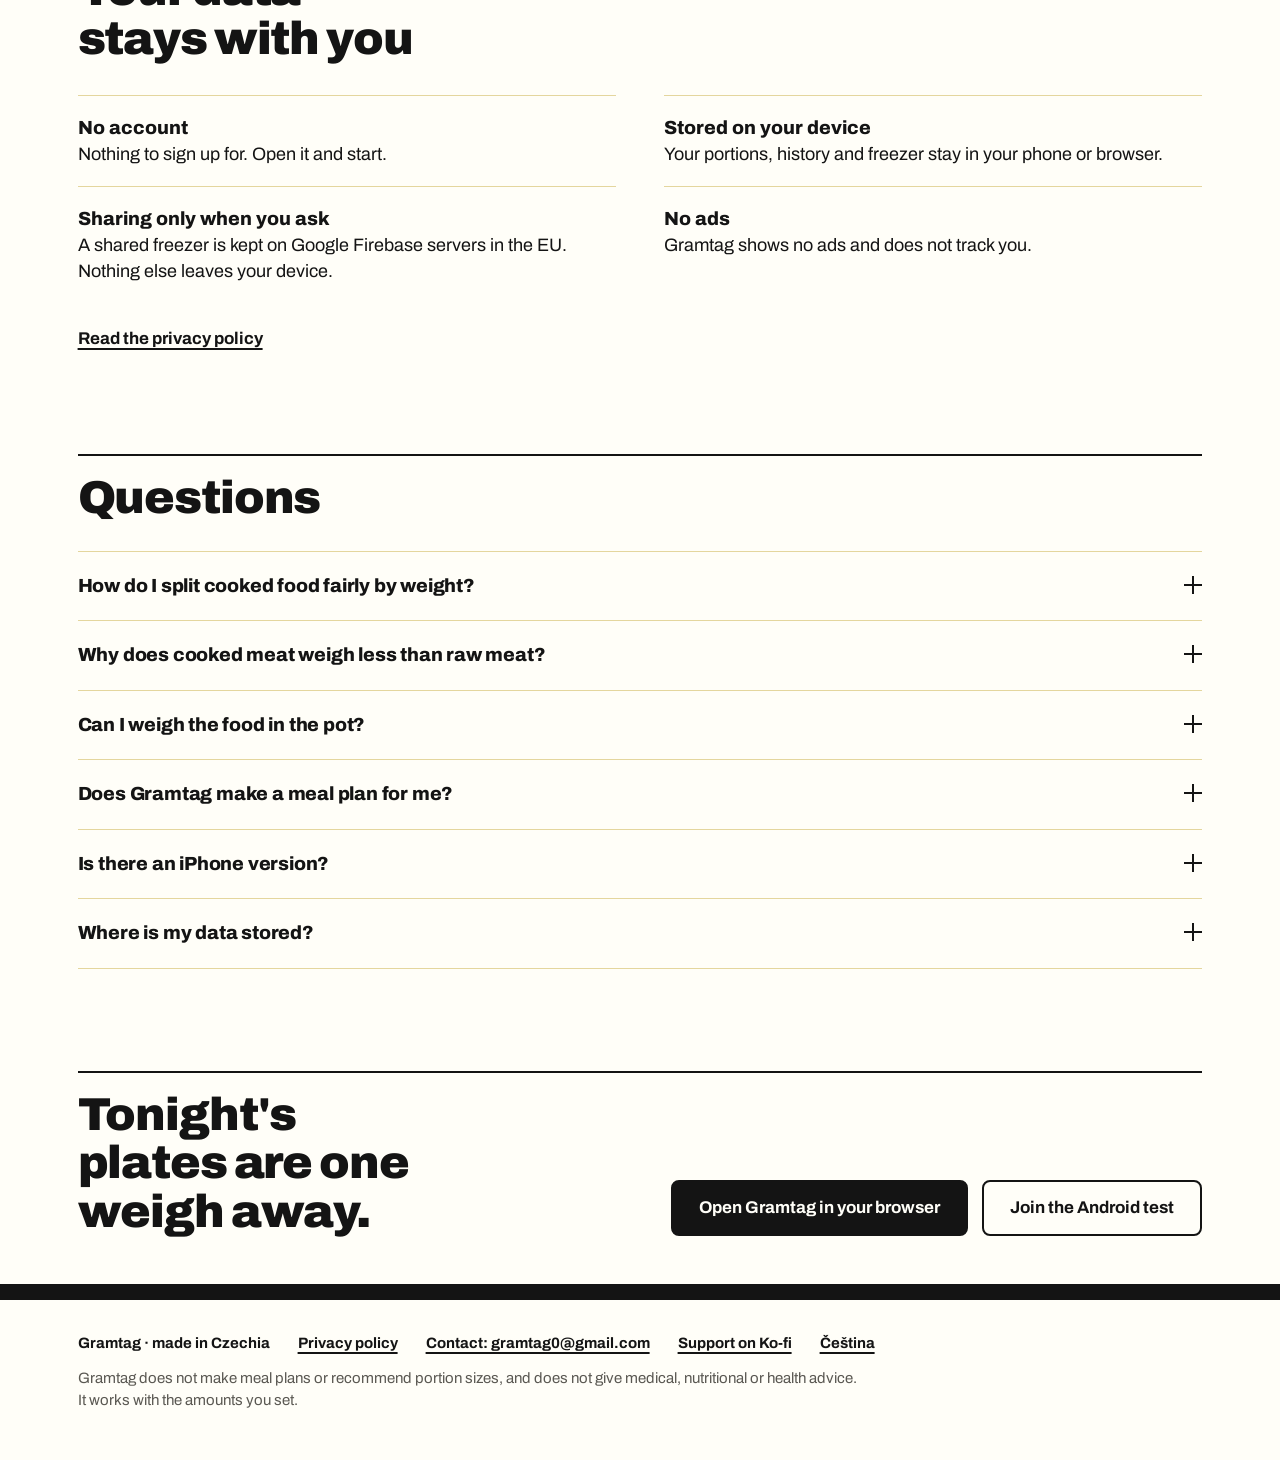
==== commit a5307a26: "gramtag.eu: landing page + web app 1.4.8+14" ====
--- a/index.html
+++ b/index.html
@@ -27,7 +27,7 @@
 <link rel="manifest" href="/app/manifest.json">
 <link rel="preload" href="/fonts/archivo-black.woff2" as="font" type="font/woff2" crossorigin>
 <link rel="preload" href="/fonts/archivo-condensedblack.woff2" as="font" type="font/woff2" crossorigin>
-<link rel="stylesheet" href="/site.css">
+<link rel="stylesheet" href="/site.css?v=29e31c1954">
 <script type="application/ld+json">[{"@context": "https://schema.org", "@type": "SoftwareApplication", "name": "Gramtag", "url": "https://gramtag.eu/", "description": "Weigh the cooked food and Gramtag shows how many grams go on each plate, from the portion sizes you follow. No account, in your browser and on Android.", "applicationCategory": "LifestyleApplication", "operatingSystem": "Android, Web", "inLanguage": ["en", "cs"], "image": "https://gramtag.eu/img/og-en.png"}, {"@context": "https://schema.org", "@type": "FAQPage", "inLanguage": "en", "mainEntity": [{"@type": "Question", "name": "How do I split cooked food fairly by weight?", "acceptedAnswer": {"@type": "Answer", "text": "Set each person's raw portion once. After cooking, weigh the whole pot: Gramtag divides the cooked weight in the same proportion as the raw portions, so each plate gets exactly its share."}}, {"@type": "Question", "name": "Why does cooked meat weigh less than raw meat?", "acceptedAnswer": {"@type": "Answer", "text": "Meat loses water as it cooks, often around a quarter of its weight, while rice and pasta take water in. That is why raw portions from a meal plan cannot be weighed straight after cooking; Gramtag converts them for you."}}, {"@type": "Question", "name": "Can I weigh the food in the pot?", "acceptedAnswer": {"@type": "Answer", "text": "Yes. Store each pot's empty weight once, switch on “Weighed in a pan”, and Gramtag takes the pot's weight off."}}, {"@type": "Question", "name": "Does Gramtag make a meal plan for me?", "acceptedAnswer": {"@type": "Answer", "text": "No. It works with the portions you already follow, from your own plan or a nutritionist. It does not recommend amounts or give health advice."}}, {"@type": "Question", "name": "Is there an iPhone version?", "acceptedAnswer": {"@type": "Answer", "text": "Gramtag runs in the browser at gramtag.eu/app, on an iPhone too; add it to the home screen to open it like an app. The Android app is in testing on Google Play."}}, {"@type": "Question", "name": "Where is my data stored?", "acceptedAnswer": {"@type": "Answer", "text": "On your device. Nothing is sent anywhere unless you choose to share your freezer with another phone."}}]}]</script>
 <script>
   // The visitor's own light/dark choice, if they made one (else the device's).
@@ -46,7 +46,8 @@
         <li><a href="#keeps">What it keeps</a></li>
         <li><a href="#privacy">Privacy</a></li>
         <li class="keep"><button type="button" class="theme" data-to-dark="Switch to dark" data-to-light="Switch to light" aria-label="Switch to dark"><span class="moon"><svg viewBox="0 0 24 24" aria-hidden="true" fill="none" stroke="currentColor" stroke-width="2" stroke-linecap="round" stroke-linejoin="round"><path d="M12 3a6 6 0 0 0 9 9 9 9 0 1 1-9-9Z"/></svg></span><span class="sun"><svg viewBox="0 0 24 24" aria-hidden="true" fill="none" stroke="currentColor" stroke-width="2" stroke-linecap="round" stroke-linejoin="round"><circle cx="12" cy="12" r="4"/><path d="M12 2v2"/><path d="M12 20v2"/><path d="m4.93 4.93 1.41 1.41"/><path d="m17.66 17.66 1.41 1.41"/><path d="M2 12h2"/><path d="M20 12h2"/><path d="m6.34 17.66-1.41 1.41"/><path d="m19.07 4.93-1.41 1.41"/></svg></span></button></li>
-        <li class="keep"><a class="lang" href="/cs/" hreflang="cs" lang="cs">Čeština</a></li>
+        <li class="keep"><a class="kofi" href="https://ko-fi.com/thoroughrib" rel="noopener" aria-label="Support on Ko-fi"><svg width="20" height="20" viewBox="0 0 24 24" aria-hidden="true" fill="none" stroke="currentColor" stroke-width="2" stroke-linecap="round" stroke-linejoin="round"><path d="M10 2v2"/><path d="M14 2v2"/><path d="M16 8a1 1 0 0 1 1 1v8a4 4 0 0 1-4 4H7a4 4 0 0 1-4-4V9a1 1 0 0 1 1-1h14a4 4 0 1 1 0 8h-1"/><path d="M6 2v2"/></svg><span>Ko-fi</span></a></li>
+        <li class="keep"><a class="lang" href="/cs/" hreflang="cs" lang="cs" aria-label="Čeština"><span class="long">Čeština</span><span class="short" aria-hidden="true">CS</span></a></li>
       </ul>
     </nav>
   </div>
@@ -181,9 +182,7 @@
         <a class="btn btn-ink" href="/app/">Open Gramtag in your browser</a>
         <a class="btn btn-out" href="/test/">Join the Android test</a>
       </div>
-    </div>
-    <p class="support">Gramtag is made by one person in their spare time. If it helps you in the kitchen, you can say thanks with a coffee. <a href="https://ko-fi.com/thoroughrib" rel="noopener"><svg viewBox="0 0 24 24" aria-hidden="true" fill="none" stroke="currentColor" stroke-width="2" stroke-linecap="round" stroke-linejoin="round"><path d="M10 2v2"/><path d="M14 2v2"/><path d="M16 8a1 1 0 0 1 1 1v8a4 4 0 0 1-4 4H7a4 4 0 0 1-4-4V9a1 1 0 0 1 1-1h14a4 4 0 1 1 0 8h-1"/><path d="M6 2v2"/></svg>Support on Ko-fi</a></p>
-    </div>
+    </div></div>
     <div class="shelf"><div class="rail"></div><div class="lip"></div></div>
   </section>
 </main>
--- a/site.css
+++ b/site.css
@@ -104,7 +104,10 @@
   :root:not([data-theme="light"]) .theme .sun { display: block; }
   :root:not([data-theme="light"]) .theme .moon { display: none; }
 }
+.kofi { display: inline-flex; align-items: center; gap: 6px; }
+.kofi svg { width: 20px; height: 20px; flex: none; }
 .lang { border: 1.5px solid var(--ink); border-radius: 8px; padding: 8px 12px !important; }
+.lang .short { display: none; }
 .lang:hover { background: var(--ink); color: var(--ground); text-decoration: none !important; }
 
 /* --- Buttons: ink, square-shouldered, 56 px main action. ---------------- */
@@ -283,9 +286,6 @@
 .close { padding-bottom: 0; }
 .close h2 { max-width: 14ch; }
 .close .shelf { margin-top: 48px; }
-.close .support { margin-top: 28px; color: var(--muted); max-width: 46em; }
-.close .support a { color: var(--ink); font-weight: 700; white-space: nowrap; display: inline-flex; align-items: center; gap: 6px; }
-.close .support svg { width: 20px; height: 20px; }
 
 footer { padding: 32px 0 48px; font-size: 15px; }
 footer .wrap { display: flex; flex-wrap: wrap; gap: 12px 32px; justify-content: space-between; }
@@ -316,6 +316,10 @@
 @media (max-width: 760px) {
   body { font-size: 16px; }
   .links li:not(.keep) { display: none; }
+  .links { gap: 12px; }
+  .kofi { min-width: 44px; justify-content: center; }
+  .kofi span, .lang .long { display: none; }
+  .lang .short { display: inline; }
   .top .wrap { height: 64px; }
   .brand { font-size: 20px; }
   .ctas .btn { flex: 1 1 100%; }
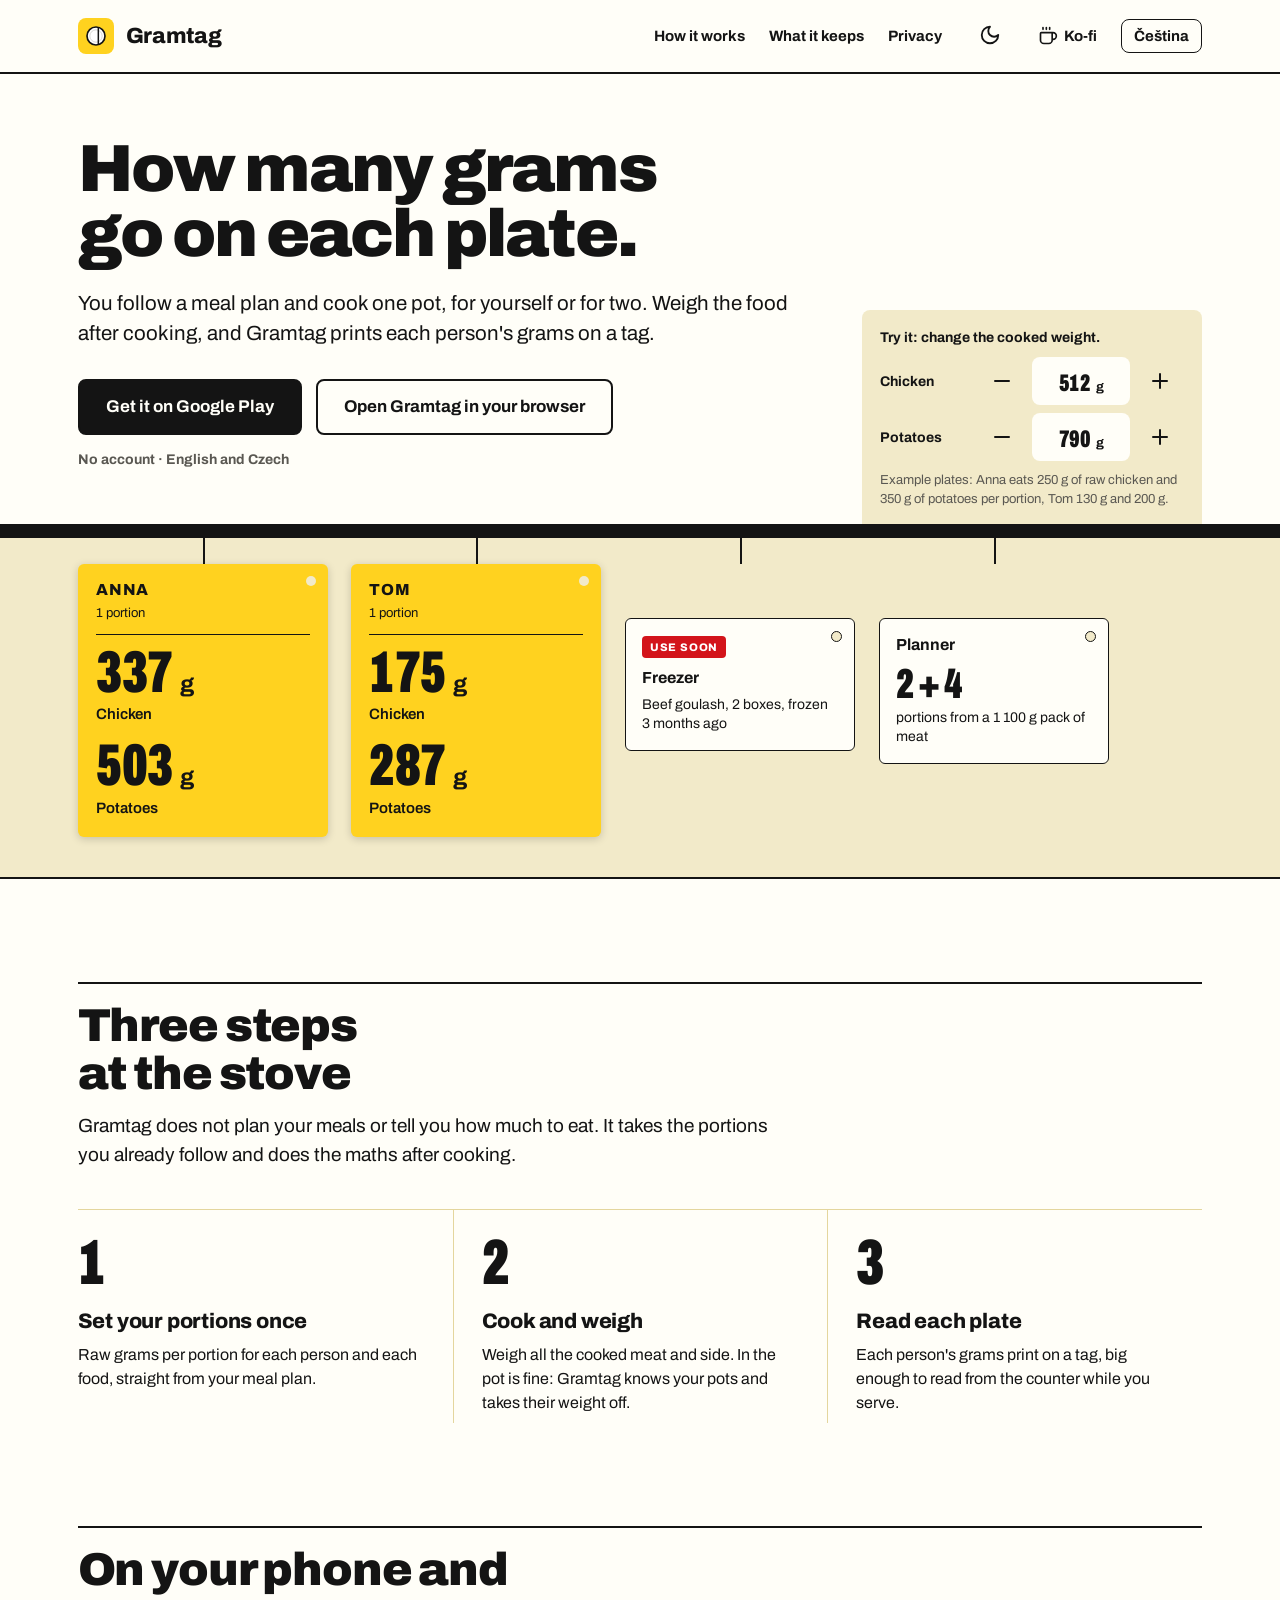
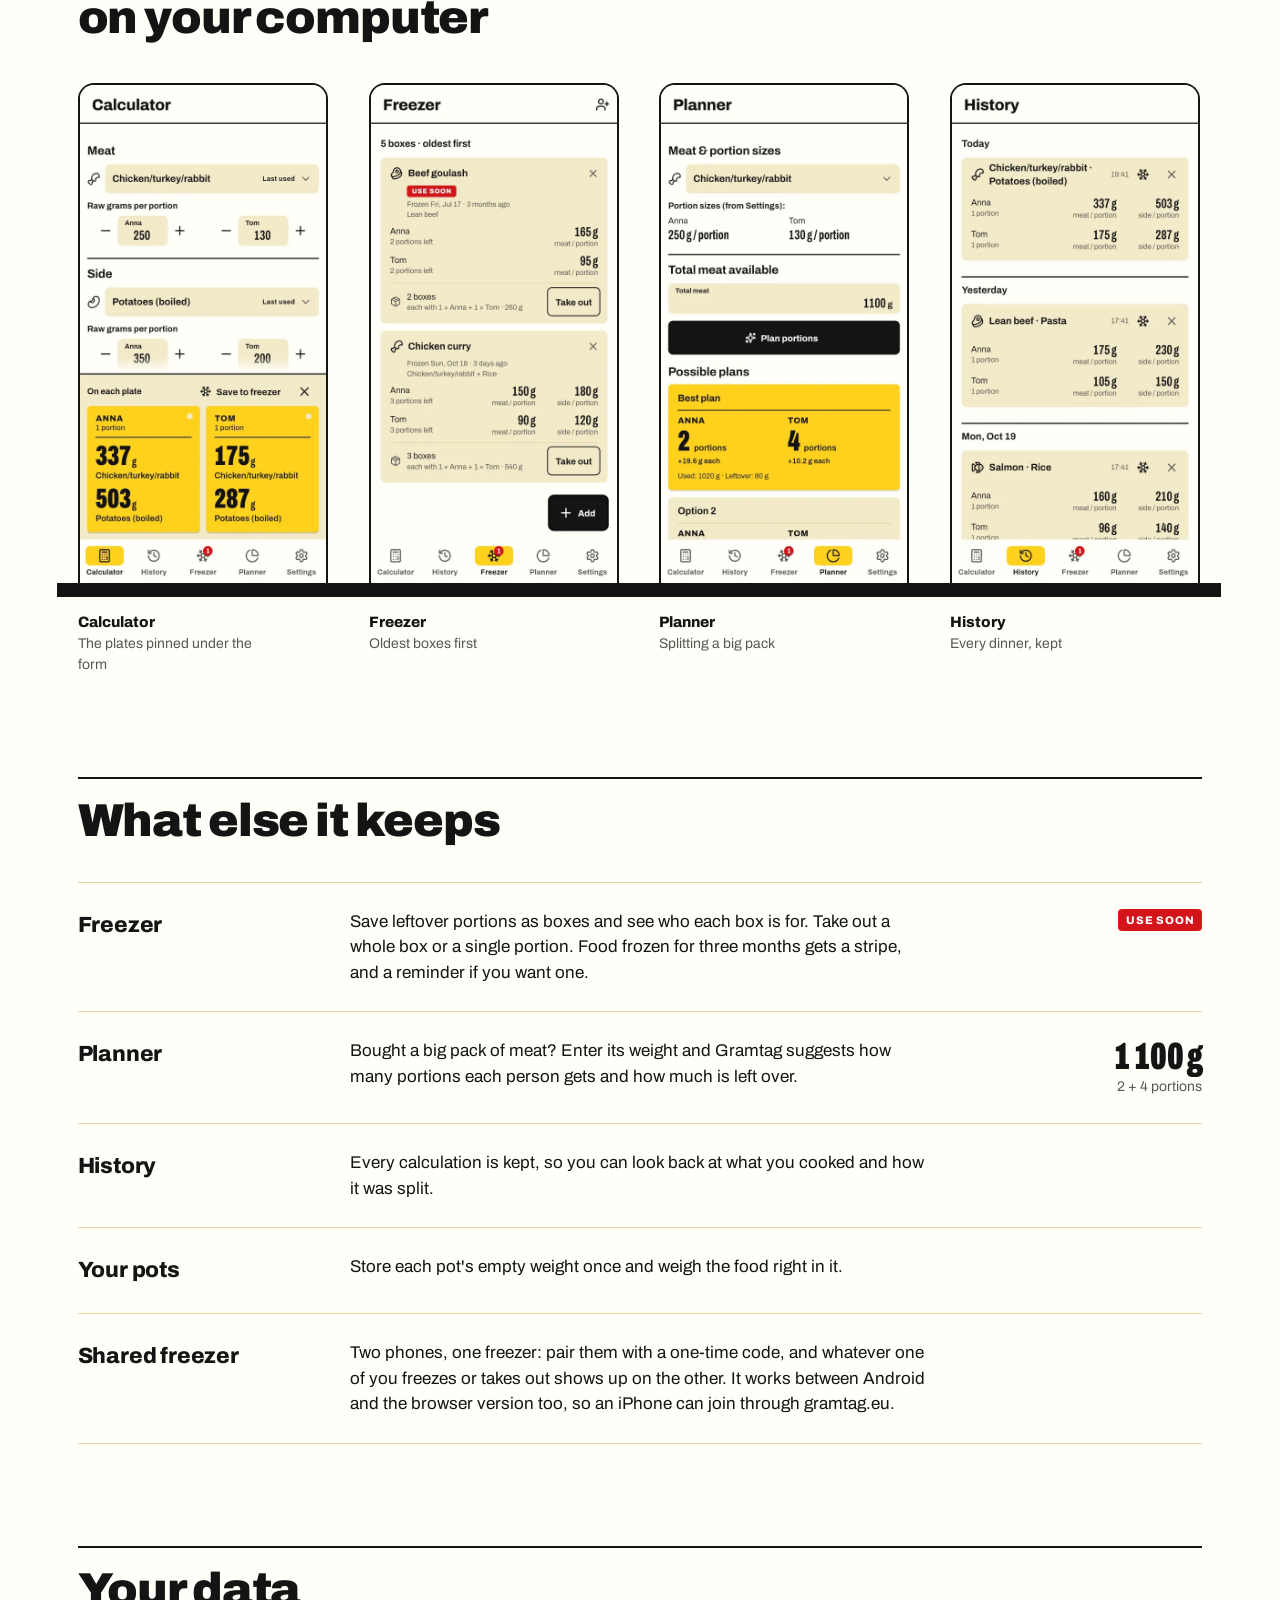
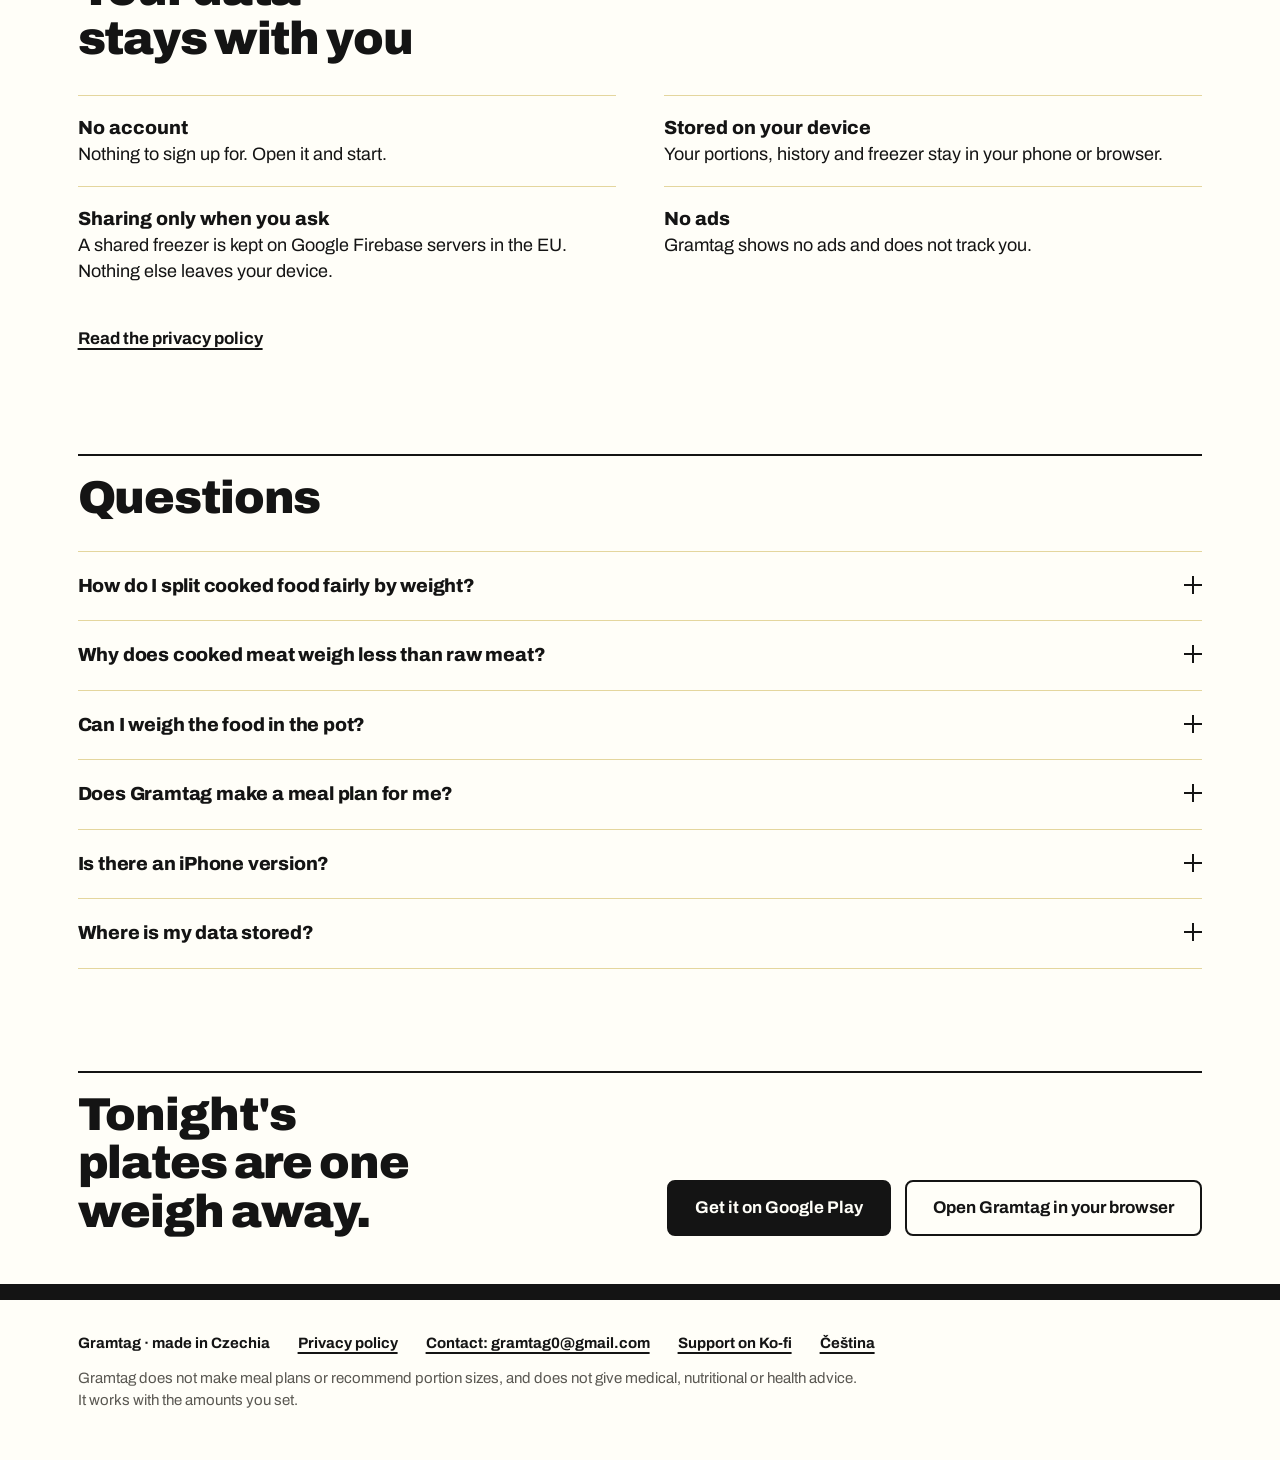
==== commit 055e9241: "gramtag.eu: landing page + web app 1.5.1+17" ====
--- a/index.html
+++ b/index.html
@@ -28,7 +28,7 @@
 <link rel="preload" href="/fonts/archivo-black.woff2" as="font" type="font/woff2" crossorigin>
 <link rel="preload" href="/fonts/archivo-condensedblack.woff2" as="font" type="font/woff2" crossorigin>
 <link rel="stylesheet" href="/site.css?v=29e31c1954">
-<script type="application/ld+json">[{"@context": "https://schema.org", "@type": "SoftwareApplication", "name": "Gramtag", "url": "https://gramtag.eu/", "description": "Weigh the cooked food and Gramtag shows how many grams go on each plate, from the portion sizes you follow. No account, in your browser and on Android.", "applicationCategory": "LifestyleApplication", "operatingSystem": "Android, Web", "inLanguage": ["en", "cs"], "image": "https://gramtag.eu/img/og-en.png"}, {"@context": "https://schema.org", "@type": "FAQPage", "inLanguage": "en", "mainEntity": [{"@type": "Question", "name": "How do I split cooked food fairly by weight?", "acceptedAnswer": {"@type": "Answer", "text": "Set each person's raw portion once. After cooking, weigh the whole pot: Gramtag divides the cooked weight in the same proportion as the raw portions, so each plate gets exactly its share."}}, {"@type": "Question", "name": "Why does cooked meat weigh less than raw meat?", "acceptedAnswer": {"@type": "Answer", "text": "Meat loses water as it cooks, often around a quarter of its weight, while rice and pasta take water in. That is why raw portions from a meal plan cannot be weighed straight after cooking; Gramtag converts them for you."}}, {"@type": "Question", "name": "Can I weigh the food in the pot?", "acceptedAnswer": {"@type": "Answer", "text": "Yes. Store each pot's empty weight once, switch on “Weighed in a pan”, and Gramtag takes the pot's weight off."}}, {"@type": "Question", "name": "Does Gramtag make a meal plan for me?", "acceptedAnswer": {"@type": "Answer", "text": "No. It works with the portions you already follow, from your own plan or a nutritionist. It does not recommend amounts or give health advice."}}, {"@type": "Question", "name": "Is there an iPhone version?", "acceptedAnswer": {"@type": "Answer", "text": "Gramtag runs in the browser at gramtag.eu/app, on an iPhone too; add it to the home screen to open it like an app. The Android app is in testing on Google Play."}}, {"@type": "Question", "name": "Where is my data stored?", "acceptedAnswer": {"@type": "Answer", "text": "On your device. Nothing is sent anywhere unless you choose to share your freezer with another phone."}}]}]</script>
+<script type="application/ld+json">[{"@context": "https://schema.org", "@type": "SoftwareApplication", "name": "Gramtag", "url": "https://gramtag.eu/", "description": "Weigh the cooked food and Gramtag shows how many grams go on each plate, from the portion sizes you follow. No account, in your browser and on Android.", "applicationCategory": "LifestyleApplication", "operatingSystem": "Android, Web", "downloadUrl": "https://play.google.com/store/apps/details?id=com.portionix.app", "inLanguage": ["en", "cs"], "image": "https://gramtag.eu/img/og-en.png"}, {"@context": "https://schema.org", "@type": "FAQPage", "inLanguage": "en", "mainEntity": [{"@type": "Question", "name": "How do I split cooked food fairly by weight?", "acceptedAnswer": {"@type": "Answer", "text": "Set each person's raw portion once. After cooking, weigh the whole pot: Gramtag divides the cooked weight in the same proportion as the raw portions, so each plate gets exactly its share."}}, {"@type": "Question", "name": "Why does cooked meat weigh less than raw meat?", "acceptedAnswer": {"@type": "Answer", "text": "Meat loses water as it cooks, often around a quarter of its weight, while rice and pasta take water in. That is why raw portions from a meal plan cannot be weighed straight after cooking; Gramtag converts them for you."}}, {"@type": "Question", "name": "Can I weigh the food in the pot?", "acceptedAnswer": {"@type": "Answer", "text": "Yes. Store each pot's empty weight once, switch on “Weighed in a pan”, and Gramtag takes the pot's weight off."}}, {"@type": "Question", "name": "Does Gramtag make a meal plan for me?", "acceptedAnswer": {"@type": "Answer", "text": "No. It works with the portions you already follow, from your own plan or a nutritionist. It does not recommend amounts or give health advice."}}, {"@type": "Question", "name": "Is there an iPhone version?", "acceptedAnswer": {"@type": "Answer", "text": "Gramtag runs in the browser at gramtag.eu/app, on an iPhone too; add it to the home screen to open it like an app. An iPhone app is being prepared. On Android, get Gramtag from Google Play."}}, {"@type": "Question", "name": "Where is my data stored?", "acceptedAnswer": {"@type": "Answer", "text": "On your device. Nothing is sent anywhere unless you choose to share your freezer with another phone."}}]}]</script>
 <script>
   // The visitor's own light/dark choice, if they made one (else the device's).
   try { const theme = localStorage.getItem("theme"); if (theme) document.documentElement.dataset.theme = theme; } catch (e) {}
@@ -60,8 +60,8 @@
         <h1>How many grams go on each plate.</h1>
         <p class="sub">You follow a meal plan and cook one pot, for yourself or for two. Weigh the food after cooking, and Gramtag prints each person&#x27;s grams on a tag.</p>
         <div class="ctas">
-        <a class="btn btn-ink" href="/app/">Open Gramtag in your browser</a>
-        <a class="btn btn-out" href="/test/">Join the Android test</a>
+        <a class="btn btn-ink" href="https://play.google.com/store/apps/details?id=com.portionix.app">Get it on Google Play</a>
+        <a class="btn btn-out" href="/app/">Open Gramtag in your browser</a>
       </div>
         <p class="small-print">No account · English and Czech</p>
       </div>
@@ -169,7 +169,7 @@
         <details><summary>Why does cooked meat weigh less than raw meat?</summary><p>Meat loses water as it cooks, often around a quarter of its weight, while rice and pasta take water in. That is why raw portions from a meal plan cannot be weighed straight after cooking; Gramtag converts them for you.</p></details>
         <details><summary>Can I weigh the food in the pot?</summary><p>Yes. Store each pot&#x27;s empty weight once, switch on “Weighed in a pan”, and Gramtag takes the pot&#x27;s weight off.</p></details>
         <details><summary>Does Gramtag make a meal plan for me?</summary><p>No. It works with the portions you already follow, from your own plan or a nutritionist. It does not recommend amounts or give health advice.</p></details>
-        <details><summary>Is there an iPhone version?</summary><p>Gramtag runs in the browser at gramtag.eu/app, on an iPhone too; add it to the home screen to open it like an app. The Android app is in testing on Google Play.</p></details>
+        <details><summary>Is there an iPhone version?</summary><p>Gramtag runs in the browser at gramtag.eu/app, on an iPhone too; add it to the home screen to open it like an app. An iPhone app is being prepared. On Android, get Gramtag from Google Play.</p></details>
         <details><summary>Where is my data stored?</summary><p>On your device. Nothing is sent anywhere unless you choose to share your freezer with another phone.</p></details>
       </div>
     </div></div>
@@ -179,8 +179,8 @@
     <div class="wrap"><div class="ruled">
       <h2>Tonight&#x27;s plates are one weigh away.</h2>
       <div class="ctas">
-        <a class="btn btn-ink" href="/app/">Open Gramtag in your browser</a>
-        <a class="btn btn-out" href="/test/">Join the Android test</a>
+        <a class="btn btn-ink" href="https://play.google.com/store/apps/details?id=com.portionix.app">Get it on Google Play</a>
+        <a class="btn btn-out" href="/app/">Open Gramtag in your browser</a>
       </div>
     </div></div>
     <div class="shelf"><div class="rail"></div><div class="lip"></div></div>
